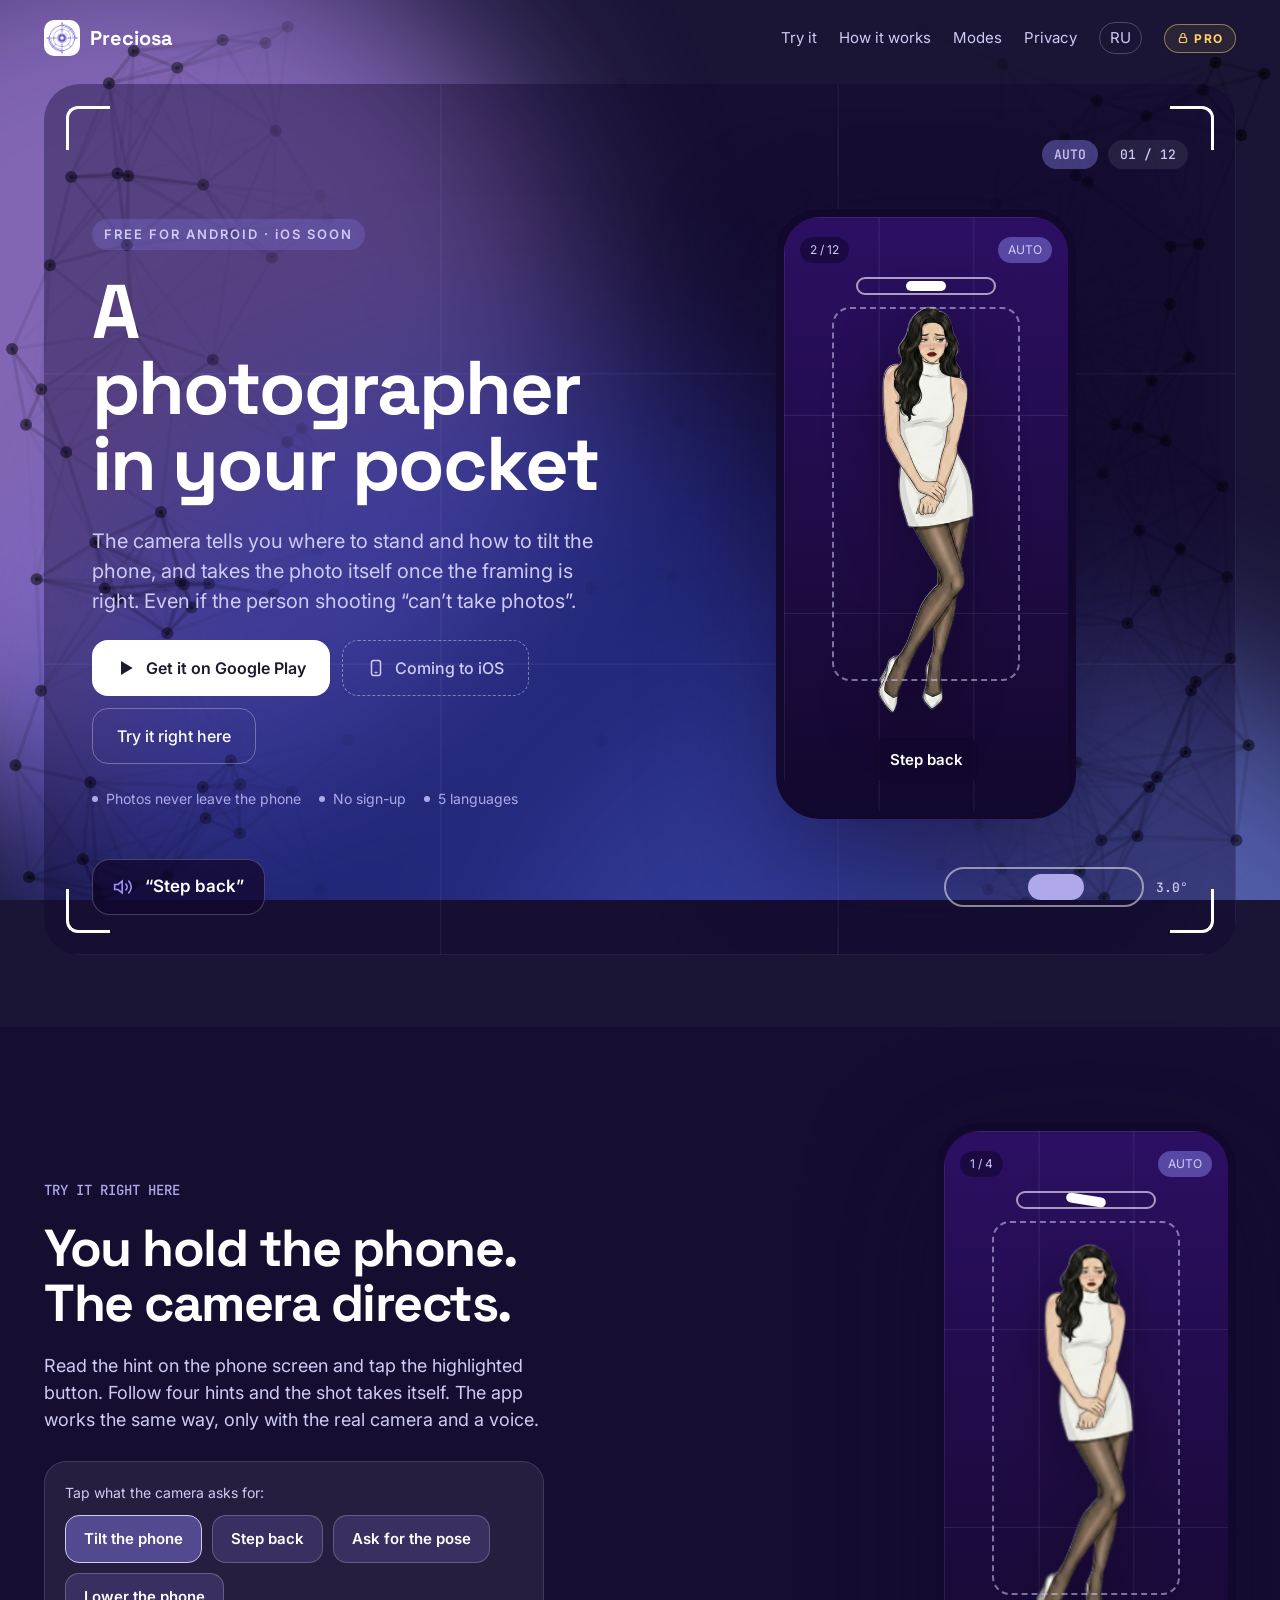
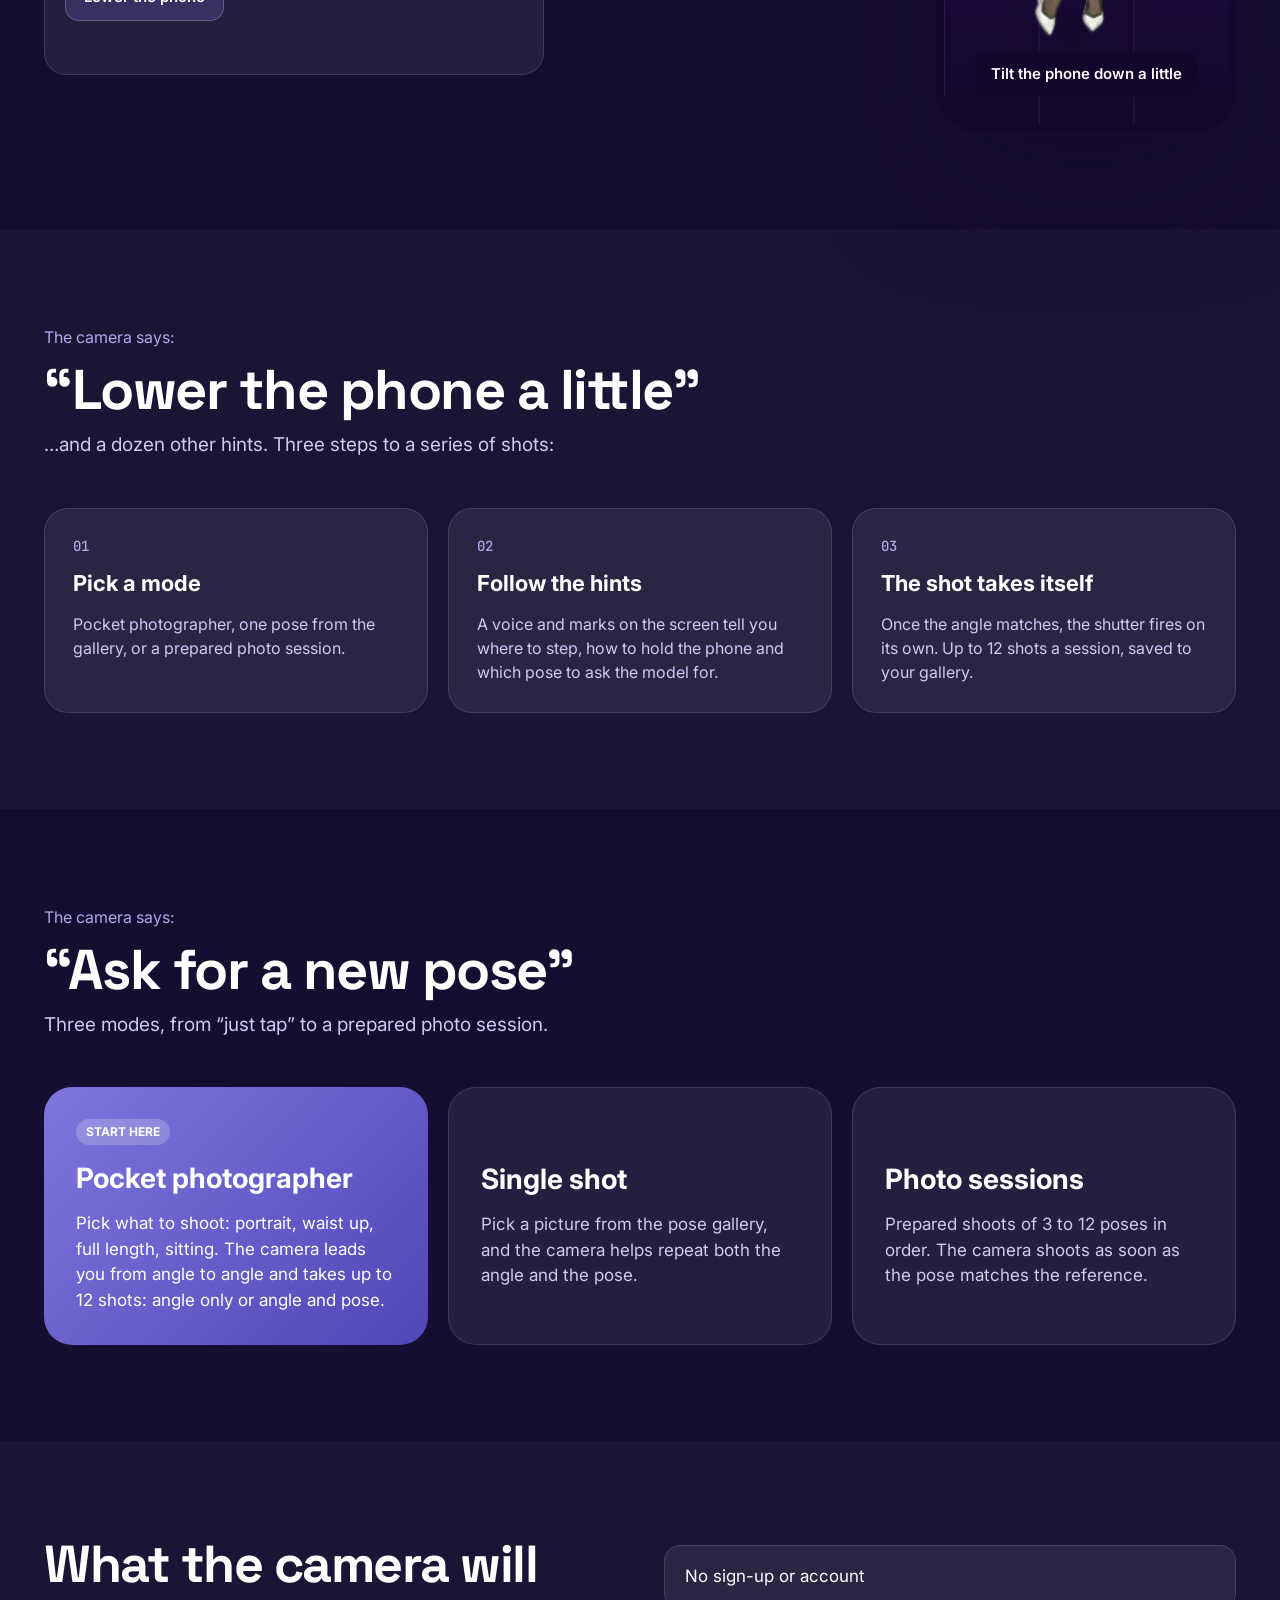
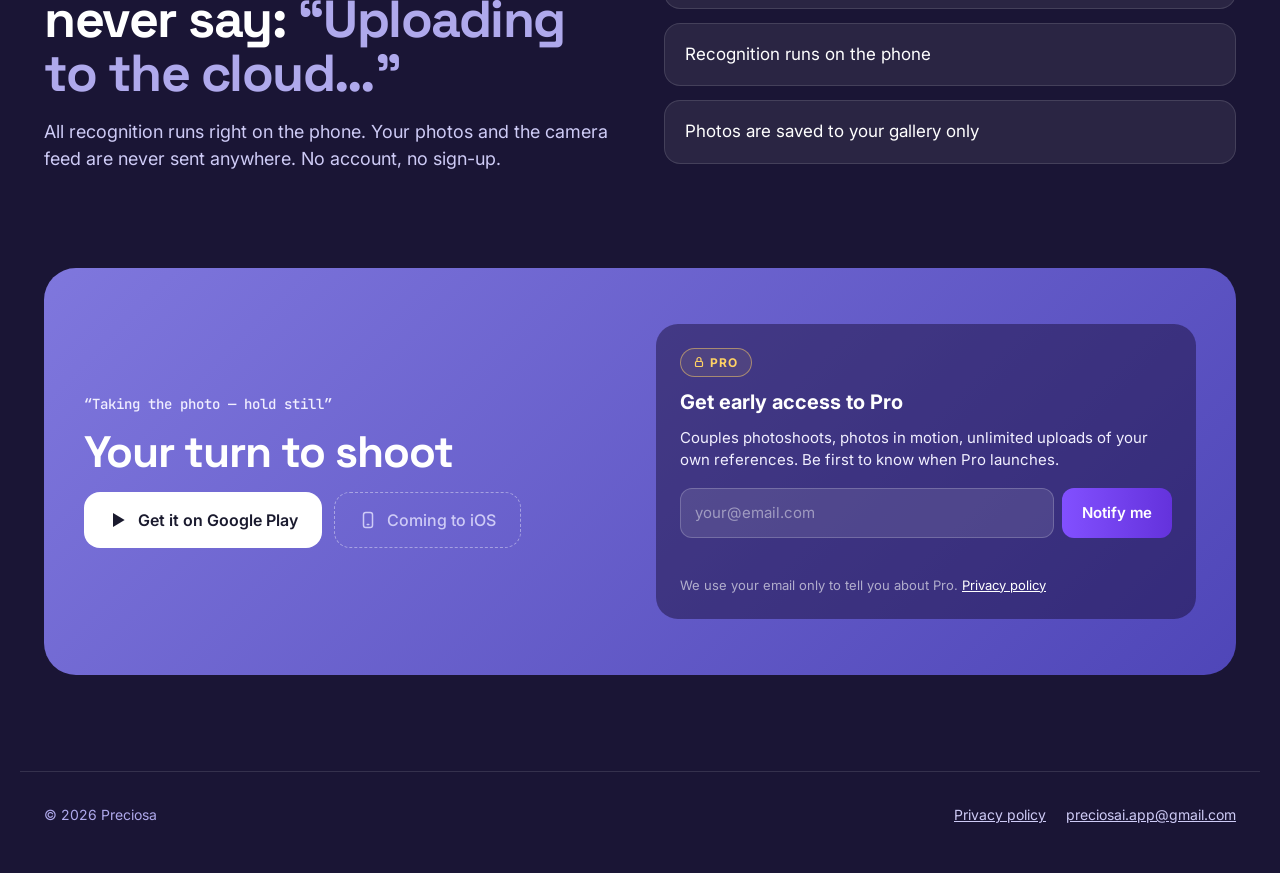
==== index.html @ e77151f8 "Init" ====
<!doctype html>
<html lang="en">
<head>
<meta charset="utf-8">
<meta name="viewport" content="width=device-width, initial-scale=1">
<title>Preciosa: a photographer in your pocket</title>
<meta name="description" content="Preciosa tells you where to stand and how to tilt the phone, and takes the photo itself once the framing is right. On-device: your photos never leave the phone.">
<link rel="canonical" href="https://preciosa.cam/">
<link rel="alternate" hreflang="en" href="https://preciosa.cam/">
<link rel="alternate" hreflang="ru" href="https://preciosa.cam/ru/">
<link rel="alternate" hreflang="x-default" href="https://preciosa.cam/">
<meta property="og:type" content="website">
<meta property="og:title" content="Preciosa: a photographer in your pocket">
<meta property="og:description" content="The camera guides from angle to angle and takes the shot itself. Free for Android, works on the phone.">
<meta property="og:url" content="https://preciosa.cam/">
<meta property="og:image" content="https://preciosa.cam/assets/icon-512.png">
<meta name="twitter:card" content="summary">
<meta name="theme-color" content="#0b0919">
<link rel="icon" type="image/png" sizes="32x32" href="/assets/favicon-32.png">
<link rel="apple-touch-icon" href="/assets/apple-touch-icon.png">
<link rel="preconnect" href="https://fonts.googleapis.com">
<link rel="preconnect" href="https://fonts.gstatic.com" crossorigin>
<link rel="stylesheet" href="https://fonts.googleapis.com/css2?family=Inter:wght@400;500;600;700&family=JetBrains+Mono:wght@500&family=Space+Grotesk:wght@500;700&display=swap">
<link rel="stylesheet" href="/assets/style.css?v=20261127">
</head>
<body>
<div class="bg" aria-hidden="true">
  <div class="bg-circle bg-circle--1"></div>
  <div class="bg-circle bg-circle--2"></div>
  <div class="bg-circle bg-circle--3"></div>
  <canvas></canvas>
</div>
<a class="skip" href="#main">Skip to content</a>

<header class="wrap header">
  <a class="brand" href="/"><img src="/assets/icon-192.png" alt="" width="36" height="36">Preciosa</a>
  <nav class="nav" aria-label="Main">
    <a href="#try">Try it</a>
    <a href="#how">How it works</a>
    <a href="#modes">Modes</a>
    <a href="#privacy">Privacy</a>
    <a class="lang" href="/ru/" hreflang="ru" lang="ru">RU</a>
    <a class="pro-badge" href="#pro" aria-label="Pro: get early access"><svg width="12" height="12" viewBox="0 0 24 24" fill="none" stroke="currentColor" stroke-width="2.4" stroke-linecap="round" stroke-linejoin="round" aria-hidden="true"><rect x="5" y="11" width="14" height="10" rx="2"/><path d="M8 11V7a4 4 0 018 0v4"/></svg>PRO</a>
  </nav>
</header>

<main id="main">

<section class="hero">
  <div class="wrap">
    <div class="viewfinder">
      <div class="grid3" aria-hidden="true"></div>
      <div class="corner corner--tl" aria-hidden="true"></div>
      <div class="corner corner--tr" aria-hidden="true"></div>
      <div class="corner corner--bl" aria-hidden="true"></div>
      <div class="corner corner--br" aria-hidden="true"></div>

      <div class="vf-top" aria-hidden="true"><span class="pill pill--accent">AUTO</span><span class="pill">01 / 12</span></div>

      <div class="vf-body">
        <div class="hero-text">
          <span class="badge">Free for Android · <span class="nocaps">iOS</span> soon</span>
          <h1>A photographer<br>in your pocket</h1>
          <p class="lead">The camera tells you where to stand and how to tilt the phone, and takes the photo itself once the framing is right. Even if the person shooting “can’t take photos”.</p>
          <div class="btns">
            <a class="btn btn--light" href="https://play.google.com/store/apps/details?id=cam.preciosa.smartcamera&amp;referrer=utm_source%3Dsite%26utm_medium%3Dhero">
              <svg width="20" height="20" viewBox="0 0 24 24" fill="currentColor" aria-hidden="true"><path d="M6 3.5v17l14-8.5z"/></svg>Get it on Google Play</a>
            <span class="btn btn--soon" title="The iPhone version is in the works"><svg width="18" height="18" viewBox="0 0 24 24" fill="none" stroke="currentColor" stroke-width="2" stroke-linecap="round" stroke-linejoin="round" aria-hidden="true"><rect x="6" y="2" width="12" height="20" rx="3"/><path d="M11 18h2"/></svg>Coming to iOS</span>
            <a class="btn btn--ghost" href="#try">Try it right here</a>
          </div>
          <ul class="facts">
            <li>Photos never leave the phone</li>
            <li>No sign-up</li>
            <li>5 languages</li>
          </ul>
        </div>

        <div class="phone-col">
          <!-- To show a screen recording instead: put assets/demo.mp4 and replace the
               phone's content with
               <video src="/assets/demo.mp4" autoplay muted loop playsinline></video> -->
          <div class="phone" id="hero-phone" role="img" aria-label="The Preciosa camera screen with a framing hint">
            <div class="screen-bg"></div>
            <div class="screen-grid"></div>
            <div class="person"><img src="/assets/model-after.webp" alt="" width="138" height="340" data-model></div>
            <div class="frame is-ok"></div>
            <div class="screen-top"><span>2 / 12</span><span>AUTO</span></div>
            <div class="capsule"><i></i></div>
            <div class="screen-hint"><span data-hint>Great, hold it</span></div>
            <div class="flash"></div>
          </div>
        </div>
      </div>

      <div class="vf-bottom">
        <div class="voice">
          <svg width="20" height="20" viewBox="0 0 24 24" fill="none" stroke="#9b8eff" stroke-width="2" stroke-linecap="round" aria-hidden="true"><path d="M11 5L6 9H2v6h4l5 4z"/><path d="M15.5 8.5a5 5 0 010 7"/><path d="M19 5a10 10 0 010 14"/></svg>
          <span data-voice aria-live="off">“Step back”</span>
        </div>
        <div class="level" aria-hidden="true">
          <div class="level-track"><div class="level-dot" data-level-dot></div></div>
          <span data-level-val>0.0°</span>
        </div>
      </div>
    </div>
  </div>
</section>

<section id="try" class="section section--alt">
  <div class="wrap try">
    <div class="try-text">
      <span class="eyebrow">Try it right here</span>
      <h2 class="h2">You hold the phone.<br>The camera directs.</h2>
      <p>Read the hint on the phone screen and tap the highlighted button. Follow four hints and the shot takes itself. The app works the same way, only with the real camera and a voice.</p>
    </div>
    <div class="phone-col">
      <div class="phone" id="try-phone">
        <div class="screen-bg"></div>
        <div class="screen-grid"></div>
        <div class="person" aria-hidden="true"><img src="/assets/model-before.webp" alt="" width="81" height="340" data-model></div>
        <div class="frame" aria-hidden="true"></div>
        <div class="screen-top"><span data-counter>1 / 4</span><span>AUTO</span></div>
        <div class="capsule" aria-hidden="true"><i></i></div>
        <div class="screen-hint"><span data-hint aria-live="polite">Tilt the phone down a little</span></div>
        <div class="flash" aria-hidden="true"></div>
        <div class="shot" hidden>
          <strong>Click!</strong>
          <span>“Done, you can move”</span>
          <button type="button">Again</button>
        </div>
      </div>
    </div>
    <div class="controls">
      <span id="try-q">Tap what the camera asks for:</span>
      <div class="row" role="group" aria-labelledby="try-q">
        <button type="button" data-answer="tilt">Tilt the phone</button>
        <button type="button" data-answer="back">Step back</button>
        <button type="button" data-answer="pose">Ask for the pose</button>
        <button type="button" data-answer="down">Lower the phone</button>
      </div>
      <span class="wrong" data-wrong aria-live="polite"></span>
    </div>
  </div>
</section>

<section id="how" class="section">
  <div class="wrap">
    <div class="say">
      <small>The camera says:</small>
      <h2>“Lower the phone a little”</h2>
      <p>…and a dozen other hints. Three steps to a series of shots:</p>
    </div>
    <div class="cards">
      <div class="card">
        <span class="num">01</span>
        <h3>Pick a mode</h3>
        <p>Pocket photographer, one pose from the gallery, or a prepared photo session.</p>
      </div>
      <div class="card">
        <span class="num">02</span>
        <h3>Follow the hints</h3>
        <p>A voice and marks on the screen tell you where to step, how to hold the phone and which pose to ask the model for.</p>
      </div>
      <div class="card">
        <span class="num">03</span>
        <h3>The shot takes itself</h3>
        <p>Once the angle matches, the shutter fires on its own. Up to 12 shots a session, saved to your gallery.</p>
      </div>
    </div>
  </div>
</section>

<section id="modes" class="section section--alt">
  <div class="wrap">
    <div class="say">
      <small>The camera says:</small>
      <h2>“Ask for a new pose”</h2>
      <p>Three modes, from “just tap” to a prepared photo session.</p>
    </div>
    <div class="cards">
      <div class="card card--big card--accent">
        <span class="tag">Start here</span>
        <h3>Pocket photographer</h3>
        <p>Pick what to shoot: portrait, waist up, full length, sitting. The camera leads you from angle to angle and takes up to 12 shots: angle only or angle and pose.</p>
      </div>
      <div class="card card--big">
        <span class="tag tag--spacer" aria-hidden="true" style="visibility: hidden">&nbsp;</span>
        <h3>Single shot</h3>
        <p>Pick a picture from the pose gallery, and the camera helps repeat both the angle and the pose.</p>
      </div>
      <div class="card card--big">
        <span class="tag tag--spacer" aria-hidden="true" style="visibility: hidden">&nbsp;</span>
        <h3>Photo sessions</h3>
        <p>Prepared shoots of 3 to 12 poses in order. The camera shoots as soon as the pose matches the reference.</p>
      </div>
    </div>
  </div>
</section>

<section id="privacy" class="section">
  <div class="wrap split">
    <div>
      <h2 class="h2">What the camera will never say: <em>“Uploading to the cloud…”</em></h2>
      <p>All recognition runs right on the phone. Your photos and the camera feed are never sent anywhere. No account, no sign-up.</p>
    </div>
    <ul class="checks">
      <li>No sign-up or account</li>
      <li>Recognition runs on the phone</li>
      <li>Photos are saved to your gallery only</li>
    </ul>
  </div>
</section>

<section class="section" style="padding-top: 0">
  <div class="wrap">
    <div class="cta">
      <div class="cta-main">
        <span class="eyebrow">“Taking the photo — hold still”</span>
        <h2>Your turn to shoot</h2>
        <div class="btns">
          <a class="btn btn--light" href="https://play.google.com/store/apps/details?id=cam.preciosa.smartcamera&amp;referrer=utm_source%3Dsite%26utm_medium%3Dfooter_cta">
            <svg width="20" height="20" viewBox="0 0 24 24" fill="currentColor" aria-hidden="true"><path d="M6 3.5v17l14-8.5z"/></svg>Get it on Google Play</a>
          <span class="btn btn--soon" title="The iPhone version is in the works"><svg width="18" height="18" viewBox="0 0 24 24" fill="none" stroke="currentColor" stroke-width="2" stroke-linecap="round" stroke-linejoin="round" aria-hidden="true"><rect x="6" y="2" width="12" height="20" rx="3"/><path d="M11 18h2"/></svg>Coming to iOS</span>
        </div>
      </div>
      <div class="pro" id="pro">
        <span class="pro-badge"><svg width="12" height="12" viewBox="0 0 24 24" fill="none" stroke="currentColor" stroke-width="2.4" stroke-linecap="round" stroke-linejoin="round" aria-hidden="true"><rect x="5" y="11" width="14" height="10" rx="2"/><path d="M8 11V7a4 4 0 018 0v4"/></svg>PRO</span>
        <strong>Get early access to Pro</strong>
        <p>Couples photoshoots, photos in motion, unlimited uploads of your own references. Be first to know when Pro launches.</p>
        <!-- data-endpoint: the same URL as WaitlistService._url in the app (the table the
             emails are added to); while it says YOUR_FORM_ENDPOINT the button opens an email to us -->
        <form class="waitlist" data-waitlist data-endpoint="https://script.google.com/macros/s/AKfycbw7DmxwmfvefpitIN3C_YavShH7Y-lVaSd8Nw97wLIQMAX7PfyRNiKalxIxFxXPfqua/exec" data-text="{&quot;notify&quot;: &quot;Notify me&quot;, &quot;done&quot;: &quot;✓  Done&quot;, &quot;sending&quot;: &quot;…&quot;, &quot;thanks&quot;: &quot;Thank you! We’ll write when Pro launches.&quot;, &quot;invalid&quot;: &quot;Enter a valid email&quot;, &quot;failed&quot;: &quot;Could not send. Try again later.&quot;, &quot;subject&quot;: &quot;Preciosa Pro early access&quot;}" novalidate>
          <label class="visually-hidden" for="pro-email">Email</label>
          <input id="pro-email" type="email" name="email" autocomplete="email" placeholder="your@email.com" required>
          <button type="submit">Notify me</button>
        </form>
        <p class="note" data-waitlist-note aria-live="polite"></p>
        <p class="note">We use your email only to tell you about Pro. <a href="/privacy/">Privacy policy</a></p>
      </div>
    </div>
  </div>
</section>

</main>

<footer class="wrap footer">
  <span>© 2026 Preciosa</span>
  <nav aria-label="Footer">
    <a href="/privacy/">Privacy policy</a>
    <a href="mailto:preciosai.app@gmail.com">preciosai.app@gmail.com</a>
  </nav>
</footer>

<script type="application/json" id="site-text">
{
  "quotes": "en",
  "heroLoop": [
    {
      "say": "Tilt the phone down a little",
      "tilt": 6
    },
    {
      "say": "Step back",
      "tilt": 3
    },
    {
      "say": "Ask the model: hand on the hip",
      "tilt": 1
    },
    {
      "say": "Lower the phone a little",
      "tilt": 1
    },
    {
      "say": "Great, hold it",
      "tilt": 0
    },
    {
      "say": "Taking the photo — hold still",
      "tilt": 0
    },
    {
      "say": "Done, you can move",
      "tilt": 0
    }
  ],
  "steps": [
    {
      "say": "Tilt the phone down a little",
      "answer": "tilt"
    },
    {
      "say": "Step back",
      "answer": "back"
    },
    {
      "say": "Ask the model: hand on the hip",
      "answer": "pose"
    },
    {
      "say": "Lower the phone a little",
      "answer": "down"
    }
  ],
  "capturing": "Taking the photo — hold still",
  "wrong": "Not that one: listen to the hint on the screen"
}
</script>
<script src="/assets/site.js?v=20261127" defer></script>
<script src="/assets/pro.js?v=20261127" defer></script>
<script src="/assets/neural.js?v=20261127" defer></script>
</body>
</html>
---- assets/style.css ----
/* Preciosa landing: one stylesheet for every page */
:root {
  /* The app's colours: base #1a1535 under blurred purple and indigo circles,
     accent #7F77DD, lilac #AFA9EC / #CECBF6, mint #5DCAA5 */
  --bg: #1a1535;
  --bg-2: rgba(18, 7, 45, 0.42);
  --card: rgba(255, 255, 255, 0.07);
  --line: rgba(255, 255, 255, 0.12);
  --line-2: rgba(255, 255, 255, 0.22);
  --text: #ffffff;
  --muted: #cecbf6;
  --muted-2: #afa9ec;
  --accent: #afa9ec;
  --brand: #7f77dd;
  --mint: #5dcaa5;
  --accent-soft: #cecbf6;
  --grad: linear-gradient(135deg, #7f77dd, #4f46b8);
  --display: 'Space Grotesk', Inter, system-ui, sans-serif;
  --mono: 'JetBrains Mono', ui-monospace, monospace;
}

* { box-sizing: border-box; }
html { scroll-behavior: smooth; }
body {
  margin: 0;
  background: var(--bg);
  position: relative;
  color: var(--text);
  font: 400 17px/1.5 Inter, system-ui, -apple-system, 'Segoe UI', Roboto, sans-serif;
  -webkit-font-smoothing: antialiased;
}
a { color: var(--accent-soft); }
a:hover { color: #fff; }
img { max-width: 100%; display: block; }
h1, h2, h3 { margin: 0; }
p { margin: 0; }

.wrap { max-width: 1240px; margin: 0 auto; padding: 0 24px; }
.section { padding: 96px 0; }
.section--alt { background: var(--bg-2); }
.visually-hidden {
  position: absolute; width: 1px; height: 1px; overflow: hidden;
  clip: rect(0 0 0 0); white-space: nowrap;
}
.skip { position: absolute; left: -9999px; }
.skip:focus { left: 16px; top: 16px; z-index: 10; background: #fff; color: var(--bg); padding: 8px 12px; border-radius: 8px; }

/* Header */
.header { display: flex; align-items: center; justify-content: space-between; gap: 16px; flex-wrap: wrap; padding-top: 20px; padding-bottom: 20px; }
.brand { display: flex; align-items: center; gap: 10px; color: #fff; text-decoration: none; font: 700 20px var(--display); }
.brand img { width: 36px; height: 36px; border-radius: 10px; }
.nav { display: flex; gap: 22px; flex-wrap: wrap; align-items: center; font-size: 15px; }
.nav a { text-decoration: none; }
.nav .lang { padding: 4px 10px; border: 1px solid var(--line-2); border-radius: 99px; }

/* Buttons */
.btn {
  display: inline-flex; align-items: center; justify-content: center; gap: 10px;
  min-height: 56px; padding: 0 24px; border-radius: 16px;
  font-weight: 600; font-size: 16px; text-decoration: none; border: 0; cursor: pointer;
}
.btn--light { background: #fff; color: #1a1a2e; }
.btn--light:hover { color: #1a1a2e; background: #cecbf6; }
.btn--ghost { border: 1px solid rgba(255,255,255,0.3); color: #fff; font-weight: 500; }
.btn--ghost:hover { background: rgba(255,255,255,0.06); }
.btn svg { flex-shrink: 0; }
/* Not a link yet: the iOS version is coming */
.btn--soon { border: 1px dashed rgba(255,255,255,0.4); color: #cecbf6; font-weight: 500; cursor: default; }
.btns { display: flex; gap: 12px; flex-wrap: wrap; align-items: center; }

/* Hero viewfinder */
.hero { padding: 8px 0 72px; }
.viewfinder {
  position: relative; overflow: hidden; border-radius: 36px;
  background: rgba(18, 7, 45, 0.38);
  padding: 56px 48px 40px; display: flex; flex-direction: column; gap: 40px;
}
.grid3 {
  position: absolute; inset: 0; pointer-events: none;
  background-image: linear-gradient(rgba(206,203,246,0.09) 1px, transparent 1px), linear-gradient(90deg, rgba(206,203,246,0.09) 1px, transparent 1px);
  background-size: 33.333% 33.333%; background-position: -1px -1px;
}
.corner { position: absolute; width: 44px; height: 44px; border: 0 solid #fff; pointer-events: none; }
.corner--tl { top: 22px; left: 22px; border-top-width: 3px; border-left-width: 3px; border-radius: 12px 0 0 0; }
.corner--tr { top: 22px; right: 22px; border-top-width: 3px; border-right-width: 3px; border-radius: 0 12px 0 0; }
.corner--bl { bottom: 22px; left: 22px; border-bottom-width: 3px; border-left-width: 3px; border-radius: 0 0 0 12px; }
.corner--br { bottom: 22px; right: 22px; border-bottom-width: 3px; border-right-width: 3px; border-radius: 0 0 12px 0; }
.vf-top, .vf-body, .vf-bottom { position: relative; }
.vf-top { display: flex; justify-content: flex-end; gap: 10px; flex-wrap: wrap; font: 500 13px var(--mono); color: var(--accent-soft); }
.pill { padding: 6px 12px; border-radius: 99px; background: rgba(255,255,255,0.08); }
.pill--accent { background: rgba(127,119,221,0.45); }
.vf-body { display: grid; grid-template-columns: repeat(auto-fit, minmax(320px, 1fr)); gap: 48px; align-items: center; }
.hero-text { display: flex; flex-direction: column; gap: 24px; }
.badge { align-self: flex-start; font-size: 13px; font-weight: 600; letter-spacing: 2px; color: #cecbf6; padding: 6px 12px; border-radius: 99px; background: rgba(127,119,221,0.3); text-transform: uppercase; }
.hero h1 { font: 700 76px/1 var(--display); letter-spacing: -2px; }
.lead { font-size: 20px; color: var(--accent-soft); max-width: 540px; }
.facts { display: flex; gap: 8px 18px; flex-wrap: wrap; font-size: 14px; color: var(--muted-2); padding: 0; margin: 0; list-style: none; }
.facts li { display: flex; align-items: center; gap: 8px; }
.facts li::before { content: ''; width: 6px; height: 6px; border-radius: 50%; background: var(--accent); }
.vf-bottom { display: flex; justify-content: space-between; align-items: center; gap: 16px; flex-wrap: wrap; }
.voice { display: flex; align-items: center; gap: 12px; padding: 14px 20px; border-radius: 18px; background: rgba(18,7,45,0.75); border: 1px solid var(--line-2); font-size: 17px; font-weight: 600; min-height: 56px; }
.voice span { transition: opacity 0.25s; }
.level { display: flex; align-items: center; gap: 12px; font: 500 13px var(--mono); color: var(--accent-soft); }
.level-track { width: 200px; height: 40px; border-radius: 99px; border: 2px solid rgba(255,255,255,0.5); display: flex; align-items: center; justify-content: center; }
.level-dot { width: 56px; height: 26px; border-radius: 99px; background: var(--accent); transition: transform 0.6s ease; }

/* Phone with a live-looking camera screen */
.phone-col { display: flex; justify-content: center; }
.phone {
  position: relative; overflow: hidden; width: 300px; height: 610px; border-radius: 44px;
  background: #1a1535; border: 8px solid #12072d; box-shadow: 0 40px 120px rgba(18,7,45,0.55);
}
.phone video { position: absolute; inset: 0; width: 100%; height: 100%; object-fit: cover; }
.screen-bg { position: absolute; inset: 0; background: linear-gradient(180deg, #2c0f63 0%, #1b0a3d 70%, #12072d 100%); }
.screen-grid { position: absolute; inset: 0; background-image: linear-gradient(rgba(206,203,246,0.10) 1px, transparent 1px), linear-gradient(90deg, rgba(206,203,246,0.10) 1px, transparent 1px); background-size: 33.333% 33.333%; }
.person { position: absolute; left: 50%; top: 52%; width: 150px; height: 340px; margin: -170px 0 0 -75px; transition: transform 0.5s ease; display: flex; justify-content: center; }
.person img { height: 100%; width: auto; filter: drop-shadow(0 12px 24px rgba(0,0,0,0.35)); }
.frame { position: absolute; left: 48px; right: 48px; top: 90px; bottom: 130px; border: 2px dashed rgba(206,203,246,0.55); border-radius: 18px; transition: border-color 0.3s; }
.frame.is-ok { border-color: var(--mint); }
.screen-top { position: absolute; top: 20px; left: 16px; right: 16px; display: flex; justify-content: space-between; font-size: 12px; color: var(--accent-soft); }
.screen-top span { padding: 4px 10px; border-radius: 99px; background: rgba(18,7,45,0.6); }
.screen-top span:last-child { background: rgba(127,119,221,0.55); }
.capsule { position: absolute; top: 60px; left: 50%; width: 140px; height: 18px; margin-left: -70px; border-radius: 99px; border: 2px solid rgba(255,255,255,0.6); display: flex; align-items: center; justify-content: center; }
.capsule i { width: 40px; height: 10px; border-radius: 99px; background: #fff; transition: transform 0.4s; }
.screen-hint { position: absolute; bottom: 28px; left: 16px; right: 16px; display: flex; justify-content: center; }
.screen-hint span { padding: 12px 16px; border-radius: 14px; background: rgba(18,7,45,0.85); font-size: 15px; font-weight: 600; text-align: center; }
.shot { position: absolute; left: 12px; right: 12px; bottom: 12px; border-radius: 22px; background: rgba(255,255,255,0.95); color: #1a1535; display: flex; flex-direction: column; align-items: center; gap: 8px; text-align: center; padding: 16px; }
.flash { position: absolute; inset: 0; background: #fff; opacity: 0; pointer-events: none; }
.flash.is-on { animation: flash 0.5s ease-out; }
@keyframes flash { from { opacity: 0.95; } to { opacity: 0; } }
.shot[hidden] { display: none; }
.shot strong { font: 700 28px var(--display); }
.shot span { color: #4b4570; }
.shot button { min-height: 46px; padding: 0 20px; border-radius: 14px; border: 0; background: var(--brand); color: #fff; font: 600 15px Inter, sans-serif; cursor: pointer; }

/* Section headings: what the camera says */
.say { display: flex; flex-direction: column; gap: 12px; margin-bottom: 48px; }
.say small { font-size: 16px; color: var(--muted-2); }
.say h2, .h2 { font: 700 56px/1.04 var(--display); letter-spacing: -1.5px; }
.say p { font-size: 19px; color: var(--muted); }
.eyebrow { font: 500 14px var(--mono); color: var(--accent); text-transform: uppercase; }

/* Try it */
.try {
  display: grid; grid-template-columns: minmax(0, 1fr) auto; column-gap: 72px; row-gap: 28px;
  grid-template-areas: "text phone" "controls phone";
}
.try-text { grid-area: text; align-self: end; }
.try .phone-col { grid-area: phone; align-self: center; }
@media (max-width: 900px) {
  .try { grid-template-columns: minmax(0, 1fr); grid-template-areas: "text" "phone" "controls"; }
  .try .controls { justify-self: center; max-width: 360px; }
  .controls .row { justify-content: center; }
  .controls > span { text-align: center; }
}
.try-text { display: flex; flex-direction: column; gap: 22px; }
.try-text .h2 { font-size: 52px; }
.try-text p { color: var(--muted); font-size: 18px; max-width: 500px; }
.controls { grid-area: controls; align-self: start; display: flex; flex-direction: column; gap: 12px; padding: 20px; border-radius: 22px; background: var(--card); border: 1px solid var(--line); width: 100%; max-width: 500px; }
/* The button to tap now is lit and pulses */
.controls button.is-next { border-color: #cecbf6; background: rgba(127,119,221,0.5); animation: tap-me 1.4s ease-in-out infinite; }
@keyframes tap-me {
  0%, 100% { box-shadow: 0 0 0 0 rgba(206,203,246,0.45); }
  50% { box-shadow: 0 0 0 7px rgba(206,203,246,0); }
}
@media (prefers-reduced-motion: reduce) { .controls button.is-next { animation: none; box-shadow: 0 0 0 3px rgba(206,203,246,0.4); } }
.controls > span { font-size: 14px; color: var(--muted); }
.controls .row { display: flex; gap: 10px; flex-wrap: wrap; }
.controls button { min-height: 48px; padding: 0 18px; border-radius: 14px; border: 1px solid var(--line-2); background: rgba(127,119,221,0.22); color: #fff; font: 600 15px Inter, sans-serif; cursor: pointer; }
.controls button:hover { background: rgba(127,119,221,0.4); }
.controls .wrong { font-size: 14px; color: #f09595; min-height: 21px; }

/* Cards */
.cards { display: grid; grid-template-columns: repeat(auto-fit, minmax(270px, 1fr)); gap: 20px; }
.card { border-radius: 24px; background: var(--card); border: 1px solid var(--line); padding: 28px; display: flex; flex-direction: column; gap: 12px; }
.card h3 { font-size: 22px; }
.card p { color: var(--muted); font-size: 16px; }
.card--big { border-radius: 28px; padding: 32px; min-height: 250px; }
.card--big h3 { font-size: 28px; }
.card--big p { font-size: 17px; }
.card--accent { background: var(--grad); border: 0; }
.card--accent p { color: #ffffff; }
.tag { align-self: flex-start; font-size: 12px; font-weight: 700; padding: 4px 10px; border-radius: 99px; background: rgba(255,255,255,0.2); text-transform: uppercase; }
.num { font: 500 14px var(--mono); color: var(--accent); }
/* An empty tag in the cards without one, so the titles and texts of a row line up */
.tag--spacer { visibility: hidden; }
@media (max-width: 900px) { .tag--spacer { display: none; } }

/* Privacy */
.split { display: grid; grid-template-columns: repeat(auto-fit, minmax(320px, 1fr)); gap: 48px; align-items: center; }
.split .h2 { font-size: 52px; }
.split .h2 em { font-style: normal; color: var(--accent); }
.split p { color: var(--muted); font-size: 18px; margin-top: 18px; }
.checks { margin: 0; padding: 0; list-style: none; display: flex; flex-direction: column; gap: 14px; }
.checks li { padding: 18px 20px; border-radius: 16px; background: var(--card); border: 1px solid var(--line); display: flex; gap: 12px; align-items: center; }

/* CTA */
.cta { border-radius: 32px; background: var(--grad); padding: 56px 40px; display: grid; grid-template-columns: repeat(auto-fit, minmax(320px, 1fr)); gap: 32px; align-items: center; }
.cta-main { display: flex; flex-direction: column; gap: 16px; align-items: flex-start; }
.cta-main .eyebrow { color: #f1efff; text-transform: none; }
.cta-main h2 { font: 700 44px/1.05 var(--display); letter-spacing: -1px; }
.pro { display: flex; flex-direction: column; align-items: flex-start; gap: 10px; padding: 24px; border-radius: 22px; background: rgba(18,7,45,0.45); scroll-margin-top: 24px; }
.pro strong { font-size: 20px; }
.pro p { font-size: 15px; color: #f1efff; }
.pro .note { font-size: 13px; color: rgba(255,255,255,0.6); min-height: 18px; }
.pro .note.is-error { color: #f09595; }
.pro .note a { color: #fff; }

/* PRO badge: the gold pill of the app's Pro screen */
.pro-badge {
  display: inline-flex; align-items: center; gap: 5px;
  padding: 6px 12px; border-radius: 20px;
  border: 1px solid rgba(255,210,100,0.5); background: rgba(255,210,100,0.08);
  color: #ffd264; font: 700 12px Inter, sans-serif; letter-spacing: 1.2px; text-decoration: none;
}
a.pro-badge { color: #ffd264; }
a.pro-badge:hover { color: #ffd264; background: rgba(255,210,100,0.18); }

/* Pro early access form, as on the app's Pro screen */
.waitlist { display: flex; gap: 8px; flex-wrap: wrap; width: 100%; margin-top: 6px; }
.waitlist input[type=email] { flex: 1 1 200px; min-height: 50px; border-radius: 12px; border: 1px solid rgba(255,255,255,0.2); background: rgba(255,255,255,0.1); color: #fff; padding: 0 14px; font: 15px Inter, sans-serif; }
.waitlist input[type=email]::placeholder { color: rgba(255,255,255,0.45); }
.waitlist input[type=email]:focus { outline: 2px solid #ffd264; outline-offset: 1px; }
.waitlist button { min-height: 50px; padding: 0 20px; border: 0; border-radius: 12px; background: linear-gradient(90deg, #8250ff, #6432dc); color: #fff; font: 600 15px Inter, sans-serif; cursor: pointer; }
.waitlist button:disabled { cursor: default; opacity: 0.85; }
.waitlist button.is-done { background: linear-gradient(90deg, #50d2a0, #3cbea0); opacity: 1; }

/* Footer */
.footer { display: flex; justify-content: space-between; flex-wrap: wrap; gap: 16px; padding-top: 32px; padding-bottom: 48px; font-size: 14px; color: var(--muted-2); border-top: 1px solid var(--line); }
.footer nav { display: flex; gap: 20px; flex-wrap: wrap; }

/* Legal page */
.legal { max-width: 760px; margin: 0 auto; padding: 32px 24px 96px; }
.legal h1 { font: 700 44px/1.1 var(--display); letter-spacing: -1px; margin-bottom: 12px; }
.legal h2 { font: 700 26px var(--display); margin: 40px 0 12px; }
.legal h3 { font-size: 19px; margin: 24px 0 8px; }
.legal p, .legal li { color: #e4e2fb; }
.legal p + p { margin-top: 12px; }
.legal ul { padding-left: 22px; }
.legal li + li { margin-top: 6px; }
.legal .meta { color: var(--muted-2); font-size: 15px; }

@media (max-width: 640px) {
  .section { padding: 64px 0; }
  .viewfinder { padding: 48px 22px 32px; border-radius: 28px; }
  .hero h1 { font-size: 52px; }
  .say h2, .h2, .try-text .h2, .split .h2 { font-size: 38px; }
  .cta { padding: 40px 22px; }
  .cta-main h2 { font-size: 34px; }
  .phone { width: 270px; height: 550px; }
  .level-track { width: 150px; }
  .split, .vf-body, .cta { grid-template-columns: minmax(0, 1fr); }
}

@media (prefers-reduced-motion: reduce) {
  html { scroll-behavior: auto; }
  * { transition: none !important; }
}
.screen-hint[hidden] { display: none; }

/* The app's background: blurred colour circles drifting, a neural network over them
   (assets/neural.js draws it; without JS the circles alone) */
.bg { position: fixed; inset: 0; z-index: -1; overflow: hidden; pointer-events: none; background: var(--bg); }
.bg-circle { position: absolute; border-radius: 50%; filter: blur(90px); opacity: 0.85; will-change: transform; }
.bg-circle--1 { width: 70vw; height: 70vw; left: -25vw; top: -10vh; background: #9575cd; animation: drift 20s ease-in-out infinite; }
.bg-circle--2 { width: 85vw; height: 85vw; right: -20vw; top: 70vh; background: #5c6bc0; animation: drift 20s ease-in-out infinite reverse; }
.bg-circle--3 { width: 70vw; height: 70vw; left: 5vw; bottom: -40vh; background: #3d5afe; opacity: 0.55; animation: drift-y 20s ease-in-out infinite; }
.bg canvas {
  position: absolute; inset: 0; width: 100%; height: 100%;
  /* Full strength at the sides, faded behind the text in the middle */
  -webkit-mask-image: linear-gradient(to right, #000 0%, #000 12%, rgba(0,0,0,0.12) 25%, rgba(0,0,0,0.12) 75%, #000 88%, #000 100%);
  mask-image: linear-gradient(to right, #000 0%, #000 12%, rgba(0,0,0,0.12) 25%, rgba(0,0,0,0.12) 75%, #000 88%, #000 100%);
}
@keyframes drift { 0%, 100% { transform: translateX(0); } 50% { transform: translateX(150px); } }
@keyframes drift-y { 0%, 100% { transform: translateY(0); } 50% { transform: translateY(-150px); } }
@media (prefers-reduced-motion: reduce) { .bg-circle { animation: none; } }
.badge .nocaps { text-transform: none; }
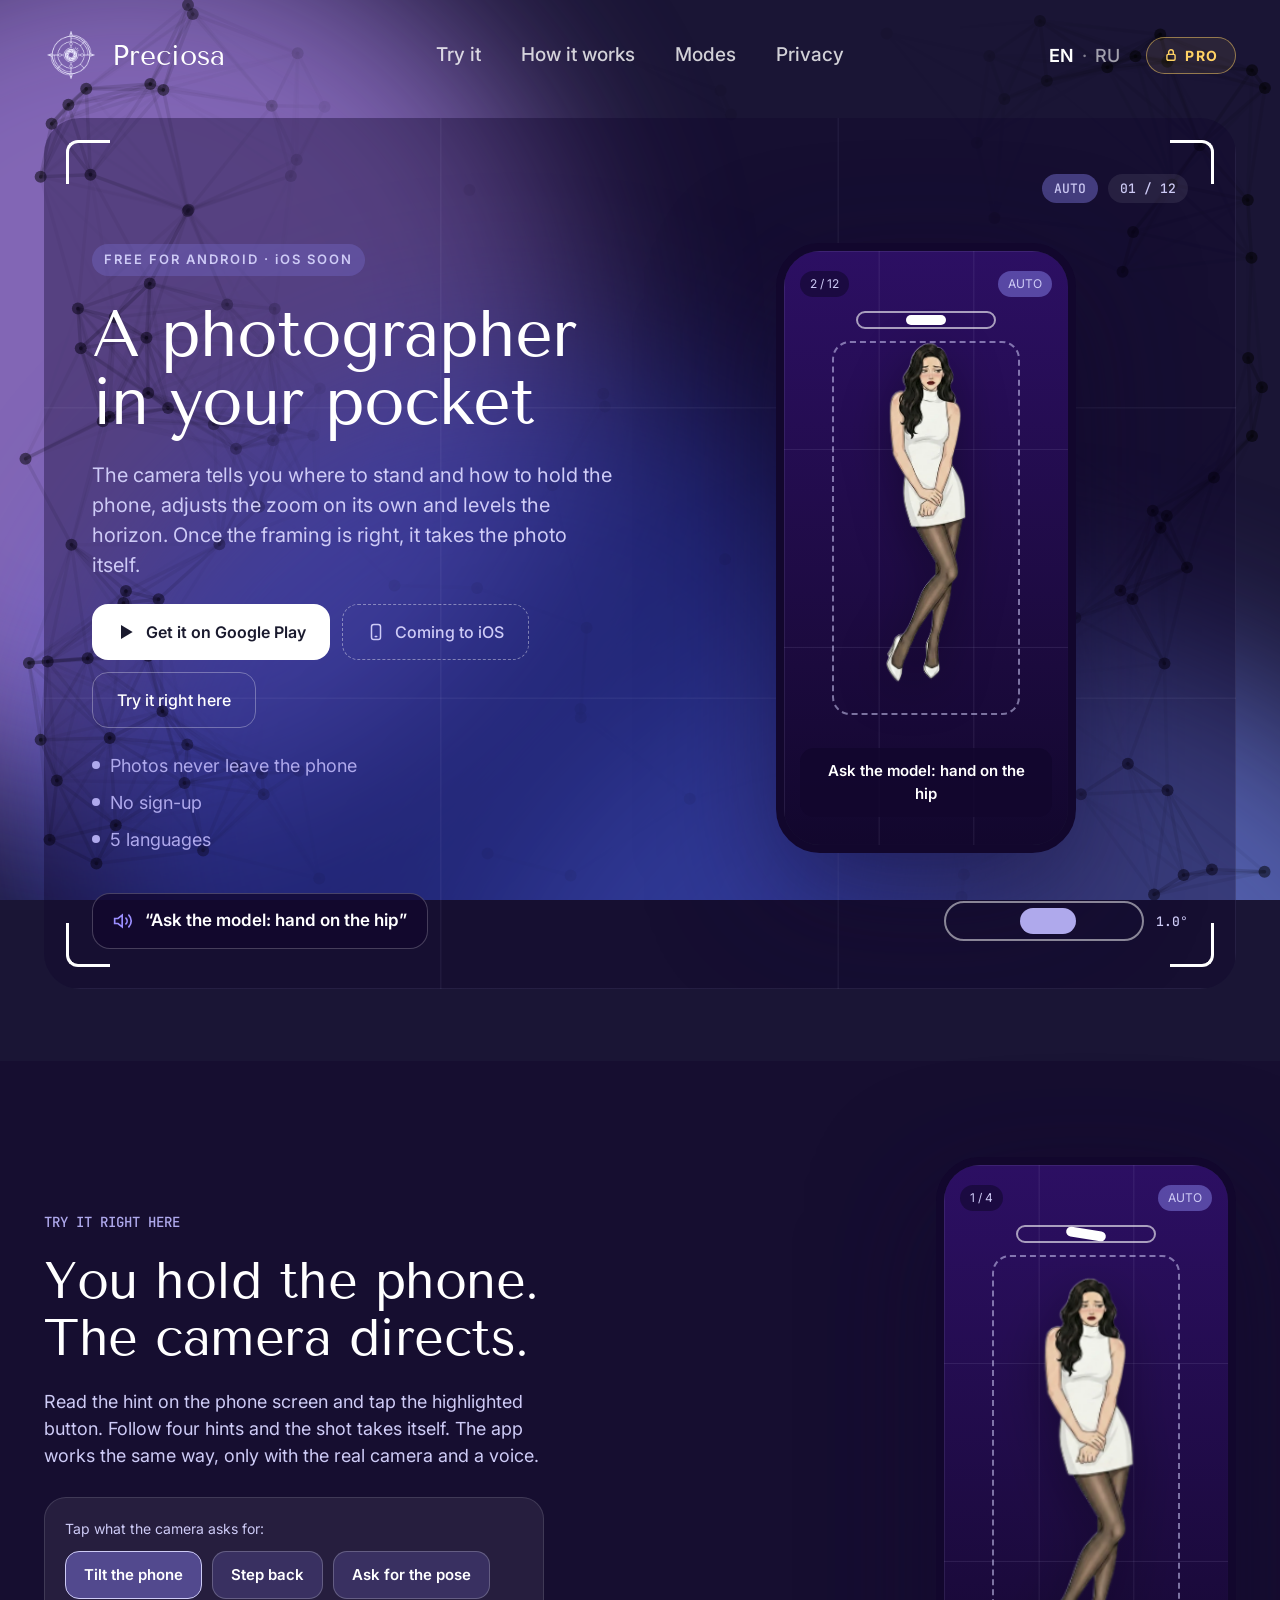
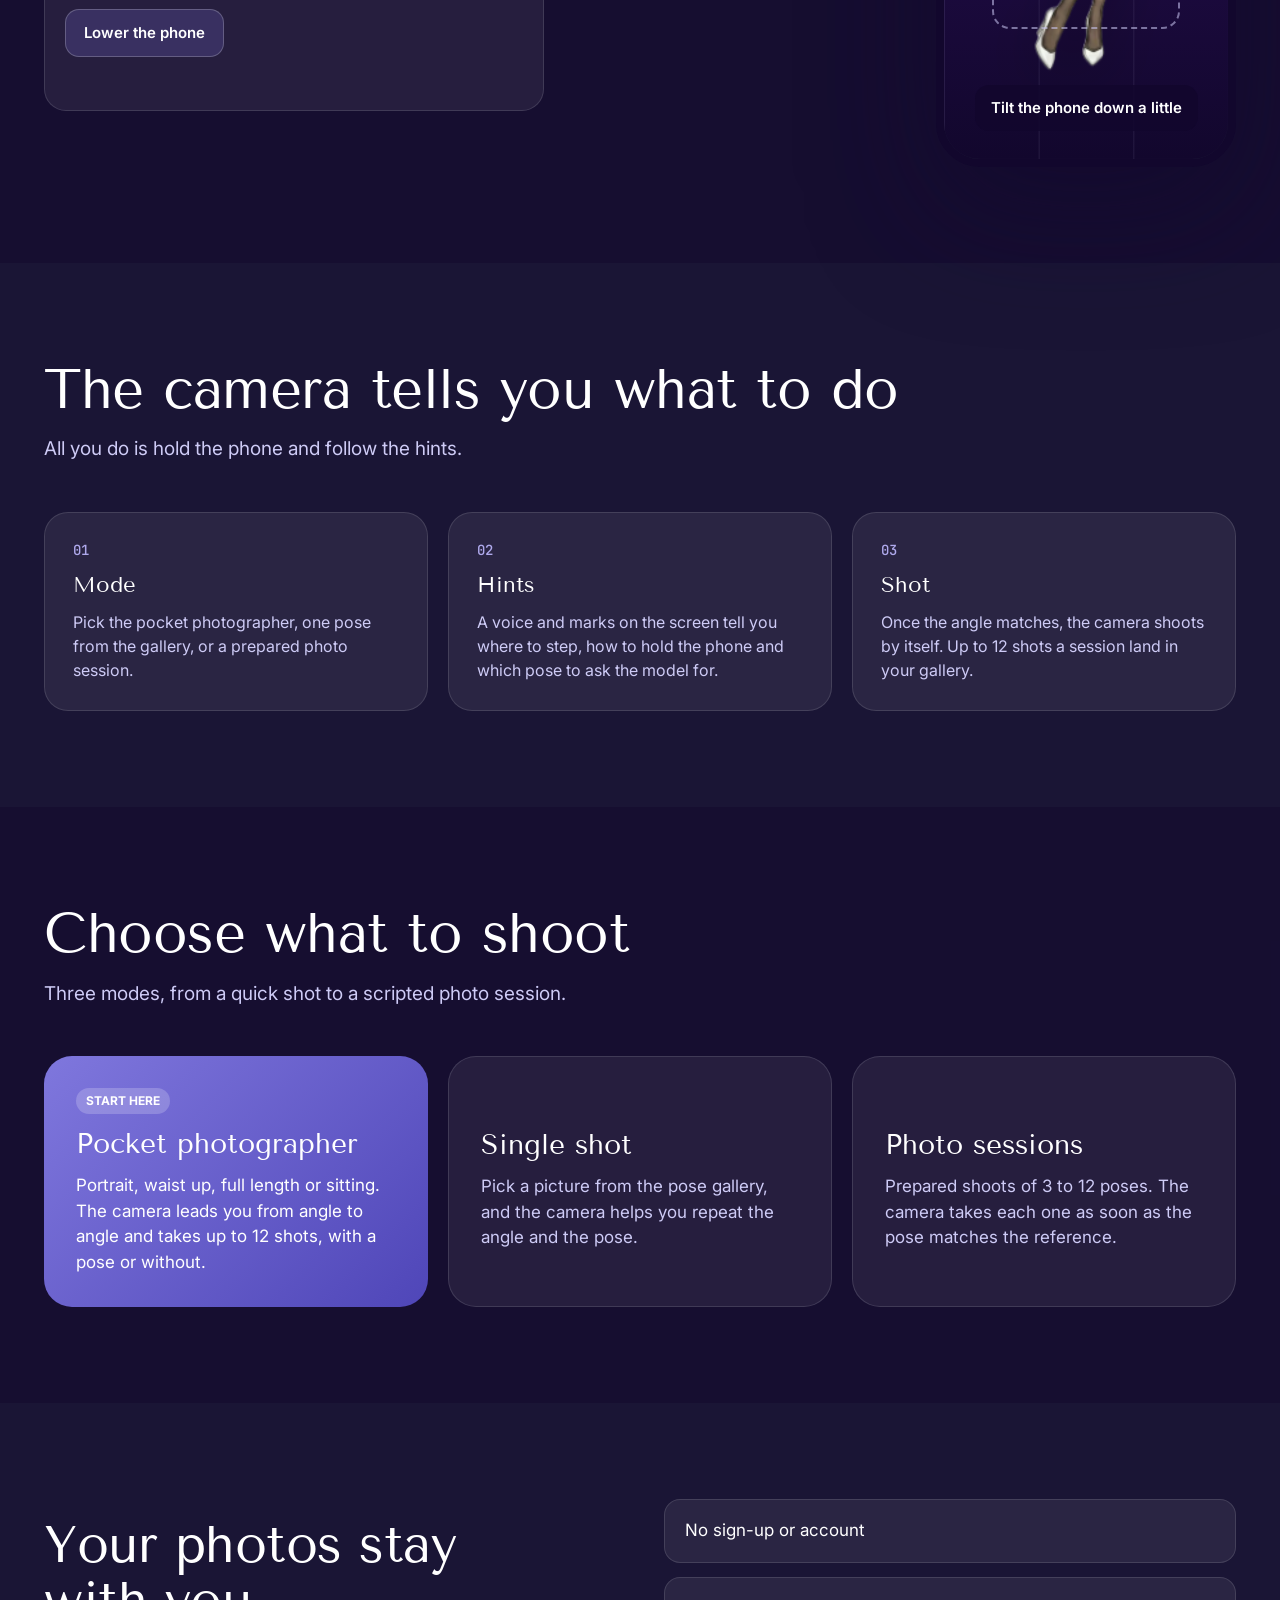
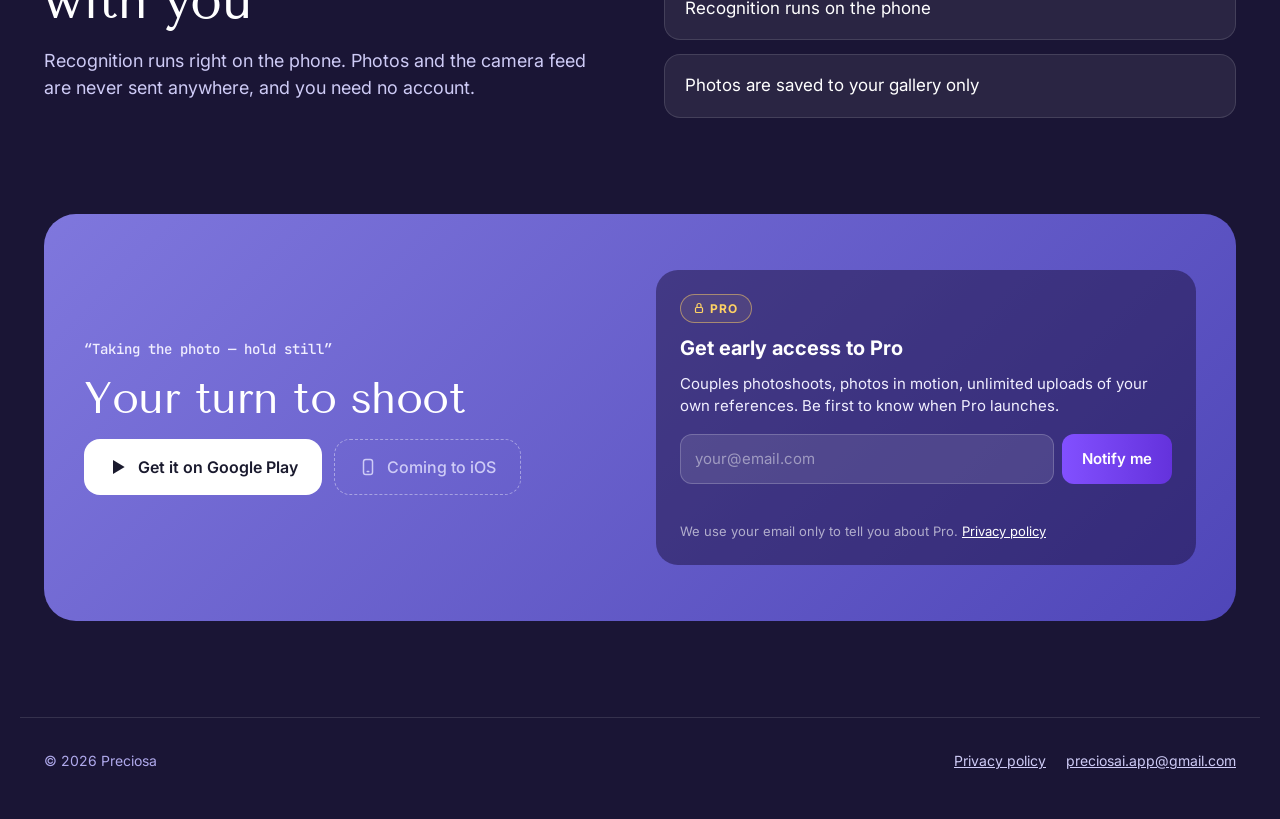
==== commit d02e1721: "Font updates" ====
--- a/index.html
+++ b/index.html
@@ -4,14 +4,14 @@
 <meta charset="utf-8">
 <meta name="viewport" content="width=device-width, initial-scale=1">
 <title>Preciosa: a photographer in your pocket</title>
-<meta name="description" content="Preciosa tells you where to stand and how to tilt the phone, and takes the photo itself once the framing is right. On-device: your photos never leave the phone.">
+<meta name="description" content="Preciosa tells you where to stand and how to hold the phone, adjusts the zoom, levels the horizon and takes the photo itself. Your photos never leave the phone.">
 <link rel="canonical" href="https://preciosa.cam/">
 <link rel="alternate" hreflang="en" href="https://preciosa.cam/">
 <link rel="alternate" hreflang="ru" href="https://preciosa.cam/ru/">
 <link rel="alternate" hreflang="x-default" href="https://preciosa.cam/">
 <meta property="og:type" content="website">
 <meta property="og:title" content="Preciosa: a photographer in your pocket">
-<meta property="og:description" content="The camera guides from angle to angle and takes the shot itself. Free for Android, works on the phone.">
+<meta property="og:description" content="Hints, auto zoom and a level horizon: the camera guides you from angle to angle and takes the shot itself. Free for Android.">
 <meta property="og:url" content="https://preciosa.cam/">
 <meta property="og:image" content="https://preciosa.cam/assets/icon-512.png">
 <meta name="twitter:card" content="summary">
@@ -20,8 +20,8 @@
 <link rel="apple-touch-icon" href="/assets/apple-touch-icon.png">
 <link rel="preconnect" href="https://fonts.googleapis.com">
 <link rel="preconnect" href="https://fonts.gstatic.com" crossorigin>
-<link rel="stylesheet" href="https://fonts.googleapis.com/css2?family=Inter:wght@400;500;600;700&family=JetBrains+Mono:wght@500&family=Space+Grotesk:wght@500;700&display=swap">
-<link rel="stylesheet" href="/assets/style.css?v=20261127">
+<link rel="stylesheet" href="https://fonts.googleapis.com/css2?family=Inter:wght@400;500;600;700&family=JetBrains+Mono:wght@500&family=Tenor+Sans&display=swap">
+<link rel="stylesheet" href="/assets/style.css?v=202611272020">
 </head>
 <body>
 <div class="bg" aria-hidden="true">
@@ -32,16 +32,20 @@
 </div>
 <a class="skip" href="#main">Skip to content</a>
 
-<header class="wrap header">
-  <a class="brand" href="/"><img src="/assets/icon-192.png" alt="" width="36" height="36">Preciosa</a>
-  <nav class="nav" aria-label="Main">
-    <a href="#try">Try it</a>
-    <a href="#how">How it works</a>
-    <a href="#modes">Modes</a>
-    <a href="#privacy">Privacy</a>
-    <a class="lang" href="/ru/" hreflang="ru" lang="ru">RU</a>
-    <a class="pro-badge" href="#pro" aria-label="Pro: get early access"><svg width="12" height="12" viewBox="0 0 24 24" fill="none" stroke="currentColor" stroke-width="2.4" stroke-linecap="round" stroke-linejoin="round" aria-hidden="true"><rect x="5" y="11" width="14" height="10" rx="2"/><path d="M8 11V7a4 4 0 018 0v4"/></svg>PRO</a>
-  </nav>
+<header class="header">
+  <div class="wrap bar">
+    <a class="brand" href="/"><img src="/assets/logo-light.png" alt="" width="54" height="54">Preciosa</a>
+    <nav class="nav" aria-label="Main">
+      <a href="#try">Try it</a>
+      <a href="#how">How it works</a>
+      <a href="#modes">Modes</a>
+      <a href="#privacy">Privacy</a>
+    </nav>
+    <div class="bar-end">
+      <div class="lang-switch"><span class="is-current">EN</span><span class="dot" aria-hidden="true">·</span><a href="/ru/" hreflang="ru" lang="ru">RU</a></div>
+      <a class="pro-badge" href="#pro" aria-label="Pro: get early access"><svg width="13" height="13" viewBox="0 0 24 24" fill="none" stroke="currentColor" stroke-width="2.4" stroke-linecap="round" stroke-linejoin="round" aria-hidden="true"><rect x="5" y="11" width="14" height="10" rx="2"/><path d="M8 11V7a4 4 0 018 0v4"/></svg>PRO</a>
+    </div>
+  </div>
 </header>
 
 <main id="main">
@@ -60,8 +64,8 @@
       <div class="vf-body">
         <div class="hero-text">
           <span class="badge">Free for Android · <span class="nocaps">iOS</span> soon</span>
-          <h1>A photographer<br>in your pocket</h1>
-          <p class="lead">The camera tells you where to stand and how to tilt the phone, and takes the photo itself once the framing is right. Even if the person shooting “can’t take photos”.</p>
+          <h1>A&nbsp;photographer<br>in your pocket</h1>
+          <p class="lead">The camera tells you where to stand and how to hold the phone, adjusts the zoom on its own and levels the horizon. Once the framing is right, it takes the photo itself.</p>
           <div class="btns">
             <a class="btn btn--light" href="https://play.google.com/store/apps/details?id=cam.preciosa.smartcamera&amp;referrer=utm_source%3Dsite%26utm_medium%3Dhero">
               <svg width="20" height="20" viewBox="0 0 24 24" fill="currentColor" aria-hidden="true"><path d="M6 3.5v17l14-8.5z"/></svg>Get it on Google Play</a>
@@ -124,7 +128,7 @@
         <div class="screen-hint"><span data-hint aria-live="polite">Tilt the phone down a little</span></div>
         <div class="flash" aria-hidden="true"></div>
         <div class="shot" hidden>
-          <strong>Click!</strong>
+          <strong>Captured!</strong>
           <span>“Done, you can move”</span>
           <button type="button">Again</button>
         </div>
@@ -146,25 +150,24 @@
 <section id="how" class="section">
   <div class="wrap">
     <div class="say">
-      <small>The camera says:</small>
-      <h2>“Lower the phone a little”</h2>
-      <p>…and a dozen other hints. Three steps to a series of shots:</p>
+      <h2>The camera tells you what to do</h2>
+      <p>All you do is hold the phone and follow the hints.</p>
     </div>
     <div class="cards">
       <div class="card">
         <span class="num">01</span>
-        <h3>Pick a mode</h3>
-        <p>Pocket photographer, one pose from the gallery, or a prepared photo session.</p>
+        <h3>Mode</h3>
+        <p>Pick the pocket photographer, one pose from the gallery, or a prepared photo session.</p>
       </div>
       <div class="card">
         <span class="num">02</span>
-        <h3>Follow the hints</h3>
+        <h3>Hints</h3>
         <p>A voice and marks on the screen tell you where to step, how to hold the phone and which pose to ask the model for.</p>
       </div>
       <div class="card">
         <span class="num">03</span>
-        <h3>The shot takes itself</h3>
-        <p>Once the angle matches, the shutter fires on its own. Up to 12 shots a session, saved to your gallery.</p>
+        <h3>Shot</h3>
+        <p>Once the angle matches, the camera shoots by itself. Up to 12 shots a session land in your gallery.</p>
       </div>
     </div>
   </div>
@@ -173,25 +176,24 @@
 <section id="modes" class="section section--alt">
   <div class="wrap">
     <div class="say">
-      <small>The camera says:</small>
-      <h2>“Ask for a new pose”</h2>
-      <p>Three modes, from “just tap” to a prepared photo session.</p>
+      <h2>Choose what to shoot</h2>
+      <p>Three modes, from a quick shot to a scripted photo session.</p>
     </div>
     <div class="cards">
       <div class="card card--big card--accent">
         <span class="tag">Start here</span>
         <h3>Pocket photographer</h3>
-        <p>Pick what to shoot: portrait, waist up, full length, sitting. The camera leads you from angle to angle and takes up to 12 shots: angle only or angle and pose.</p>
+        <p>Portrait, waist up, full length or sitting. The camera leads you from angle to angle and takes up to 12 shots, with a pose or without.</p>
       </div>
       <div class="card card--big">
         <span class="tag tag--spacer" aria-hidden="true" style="visibility: hidden">&nbsp;</span>
         <h3>Single shot</h3>
-        <p>Pick a picture from the pose gallery, and the camera helps repeat both the angle and the pose.</p>
+        <p>Pick a picture from the pose gallery, and the camera helps you repeat the angle and the pose.</p>
       </div>
       <div class="card card--big">
         <span class="tag tag--spacer" aria-hidden="true" style="visibility: hidden">&nbsp;</span>
         <h3>Photo sessions</h3>
-        <p>Prepared shoots of 3 to 12 poses in order. The camera shoots as soon as the pose matches the reference.</p>
+        <p>Prepared shoots of 3 to 12 poses. The camera takes each one as soon as the pose matches the reference.</p>
       </div>
     </div>
   </div>
@@ -200,8 +202,8 @@
 <section id="privacy" class="section">
   <div class="wrap split">
     <div>
-      <h2 class="h2">What the camera will never say: <em>“Uploading to the cloud…”</em></h2>
-      <p>All recognition runs right on the phone. Your photos and the camera feed are never sent anywhere. No account, no sign-up.</p>
+      <h2 class="h2">Your photos stay with&nbsp;you</h2>
+      <p>Recognition runs right on the phone. Photos and the camera feed are never sent anywhere, and you need no account.</p>
     </div>
     <ul class="checks">
       <li>No sign-up or account</li>
@@ -243,6 +245,9 @@
 
 </main>
 
+<a class="btn btn--light sticky-get" data-sticky-get href="https://play.google.com/store/apps/details?id=cam.preciosa.smartcamera&amp;referrer=utm_source%3Dsite%26utm_medium%3Dsticky" tabindex="-1" aria-hidden="true">
+  <svg width="20" height="20" viewBox="0 0 24 24" fill="currentColor" aria-hidden="true"><path d="M6 3.5v17l14-8.5z"/></svg>Get it on Google Play</a>
+
 <footer class="wrap footer">
   <span>© 2026 Preciosa</span>
   <nav aria-label="Footer">
@@ -306,8 +311,8 @@
   "wrong": "Not that one: listen to the hint on the screen"
 }
 </script>
-<script src="/assets/site.js?v=20261127" defer></script>
-<script src="/assets/pro.js?v=20261127" defer></script>
-<script src="/assets/neural.js?v=20261127" defer></script>
+<script src="/assets/site.js?v=202611272020" defer></script>
+<script src="/assets/pro.js?v=202611272020" defer></script>
+<script src="/assets/neural.js?v=202611272020" defer></script>
 </body>
 </html>
--- a/assets/style.css
+++ b/assets/style.css
@@ -15,7 +15,7 @@
   --mint: #5dcaa5;
   --accent-soft: #cecbf6;
   --grad: linear-gradient(135deg, #7f77dd, #4f46b8);
-  --display: 'Space Grotesk', Inter, system-ui, sans-serif;
+  --display: 'Tenor Sans', Inter, system-ui, sans-serif; /* one weight (400): no bold on it */
   --mono: 'JetBrains Mono', ui-monospace, monospace;
 }
 
@@ -45,13 +45,50 @@
 .skip { position: absolute; left: -9999px; }
 .skip:focus { left: 16px; top: 16px; z-index: 10; background: #fff; color: var(--bg); padding: 8px 12px; border-radius: 8px; }
 
-/* Header */
-.header { display: flex; align-items: center; justify-content: space-between; gap: 16px; flex-wrap: wrap; padding-top: 20px; padding-bottom: 20px; }
-.brand { display: flex; align-items: center; gap: 10px; color: #fff; text-decoration: none; font: 700 20px var(--display); }
-.brand img { width: 36px; height: 36px; border-radius: 10px; }
-.nav { display: flex; gap: 22px; flex-wrap: wrap; align-items: center; font-size: 15px; }
-.nav a { text-decoration: none; }
-.nav .lang { padding: 4px 10px; border: 1px solid var(--line-2); border-radius: 99px; }
+/* Header: one tidy row, the sections in the middle, the language and PRO on the right;
+   on a phone the sections are left out, so it stays one row */
+.header { padding: 28px 0; }
+.bar { display: grid; grid-template-columns: 1fr auto 1fr; align-items: center; gap: 24px; }
+.brand { justify-self: start; display: flex; align-items: center; gap: 14px; color: #fff; text-decoration: none; font: 400 28px var(--display); }
+.brand img { width: 54px; height: 54px; }
+.nav { display: flex; gap: 40px; align-items: center; font-size: 19px; font-weight: 500; white-space: nowrap; }
+.nav a { color: rgba(255,255,255,0.8); text-decoration: none; }
+.nav a:hover { color: #fff; }
+.bar-end { grid-column: 3; justify-self: end; display: flex; align-items: center; gap: 26px; }
+.lang-switch { display: flex; align-items: center; gap: 8px; font-size: 18px; font-weight: 500; color: rgba(255,255,255,0.45); }
+.lang-switch .is-current { color: #fff; font-weight: 600; }
+.lang-switch a, .bar-link { color: rgba(255,255,255,0.6); text-decoration: none; font-weight: 500; }
+.bar-link { font-size: 18px; }
+.lang-switch a:hover, .bar-link:hover { color: #fff; }
+.header .pro-badge { padding: 9px 17px; font-size: 14px; gap: 7px; }
+.header .pro-badge svg { width: 14px; height: 14px; }
+/* Narrower screens: the same row, a bit tighter, before the sections are left out */
+@media (max-width: 1240px) {
+  .nav { gap: 28px; font-size: 18px; }
+  .brand { font-size: 26px; }
+  .brand img { width: 50px; height: 50px; }
+}
+@media (max-width: 1120px) {
+  .nav { gap: 22px; font-size: 17px; }
+  .bar-end { gap: 20px; }
+  .lang-switch { font-size: 17px; }
+}
+
+@media (max-width: 1000px) {
+  .header { padding: 20px 0; }
+  .bar { display: flex; justify-content: space-between; gap: 16px; }
+  .brand { font-size: 24px; gap: 12px; }
+  .brand img { width: 46px; height: 46px; }
+  .nav { display: none; }
+  .bar-end { gap: 18px; }
+  .lang-switch .is-current, .lang-switch .dot { display: none; }
+  .header .pro-badge { padding: 8px 15px; font-size: 13px; }
+  .header .pro-badge svg { width: 13px; height: 13px; }
+}
+@media (max-width: 360px) {
+  .brand { font-size: 21px; }
+  .brand img { width: 40px; height: 40px; }
+}
 
 /* Buttons */
 .btn {
@@ -64,6 +101,19 @@
 .btn--ghost { border: 1px solid rgba(255,255,255,0.3); color: #fff; font-weight: 500; }
 .btn--ghost:hover { background: rgba(255,255,255,0.06); }
 .btn svg { flex-shrink: 0; }
+
+/* Phone: the Google Play button pinned to the bottom of the screen between the first
+   screen's button and the closing one (site.js shows it) */
+.sticky-get { display: none; }
+@media (max-width: 860px) {
+  .sticky-get {
+    display: flex; position: fixed; z-index: 30; left: 16px; right: 16px;
+    bottom: calc(16px + env(safe-area-inset-bottom, 0px));
+    box-shadow: 0 12px 32px rgba(0,0,0,0.45);
+    transform: translateY(calc(100% + 40px)); transition: transform 0.3s ease;
+  }
+  .sticky-get.is-shown { transform: none; }
+}
 /* Not a link yet: the iOS version is coming */
 .btn--soon { border: 1px dashed rgba(255,255,255,0.4); color: #cecbf6; font-weight: 500; cursor: default; }
 .btns { display: flex; gap: 12px; flex-wrap: wrap; align-items: center; }
@@ -92,11 +142,15 @@
 .vf-body { display: grid; grid-template-columns: repeat(auto-fit, minmax(320px, 1fr)); gap: 48px; align-items: center; }
 .hero-text { display: flex; flex-direction: column; gap: 24px; }
 .badge { align-self: flex-start; font-size: 13px; font-weight: 600; letter-spacing: 2px; color: #cecbf6; padding: 6px 12px; border-radius: 99px; background: rgba(127,119,221,0.3); text-transform: uppercase; }
-.hero h1 { font: 700 76px/1 var(--display); letter-spacing: -2px; }
+.hero h1 { font: 400 76px/1.04 var(--display); letter-spacing: -1px; }
+/* "A photographer" stays on one line: the heading shrinks with its column (cqi) instead of
+   leaving the "A" alone on the first line */
+.hero-text { container-type: inline-size; }
+.hero h1:lang(en) { font-size: min(76px, 12.5cqi); }
 .lead { font-size: 20px; color: var(--accent-soft); max-width: 540px; }
-.facts { display: flex; gap: 8px 18px; flex-wrap: wrap; font-size: 14px; color: var(--muted-2); padding: 0; margin: 0; list-style: none; }
-.facts li { display: flex; align-items: center; gap: 8px; }
-.facts li::before { content: ''; width: 6px; height: 6px; border-radius: 50%; background: var(--accent); }
+.facts { display: flex; flex-direction: column; gap: 10px; font-size: 18px; color: var(--muted-2); padding: 0; margin: 0; list-style: none; }
+.facts li { display: flex; align-items: center; gap: 10px; }
+.facts li::before { content: ''; width: 8px; height: 8px; border-radius: 50%; background: var(--accent); }
 .vf-bottom { display: flex; justify-content: space-between; align-items: center; gap: 16px; flex-wrap: wrap; }
 .voice { display: flex; align-items: center; gap: 12px; padding: 14px 20px; border-radius: 18px; background: rgba(18,7,45,0.75); border: 1px solid var(--line-2); font-size: 17px; font-weight: 600; min-height: 56px; }
 .voice span { transition: opacity 0.25s; }
@@ -129,14 +183,13 @@
 .flash.is-on { animation: flash 0.5s ease-out; }
 @keyframes flash { from { opacity: 0.95; } to { opacity: 0; } }
 .shot[hidden] { display: none; }
-.shot strong { font: 700 28px var(--display); }
+.shot strong { font: 400 28px var(--display); }
 .shot span { color: #4b4570; }
 .shot button { min-height: 46px; padding: 0 20px; border-radius: 14px; border: 0; background: var(--brand); color: #fff; font: 600 15px Inter, sans-serif; cursor: pointer; }
 
 /* Section headings: what the camera says */
-.say { display: flex; flex-direction: column; gap: 12px; margin-bottom: 48px; }
-.say small { font-size: 16px; color: var(--muted-2); }
-.say h2, .h2 { font: 700 56px/1.04 var(--display); letter-spacing: -1.5px; }
+.say { display: flex; flex-direction: column; gap: 16px; margin-bottom: 48px; }
+.say h2, .h2 { font: 400 56px/1.08 var(--display); letter-spacing: -0.5px; }
 .say p { font-size: 19px; color: var(--muted); }
 .eyebrow { font: 500 14px var(--mono); color: var(--accent); text-transform: uppercase; }
 
@@ -173,7 +226,7 @@
 /* Cards */
 .cards { display: grid; grid-template-columns: repeat(auto-fit, minmax(270px, 1fr)); gap: 20px; }
 .card { border-radius: 24px; background: var(--card); border: 1px solid var(--line); padding: 28px; display: flex; flex-direction: column; gap: 12px; }
-.card h3 { font-size: 22px; }
+.card h3 { font: 400 22px/1.25 var(--display); }
 .card p { color: var(--muted); font-size: 16px; }
 .card--big { border-radius: 28px; padding: 32px; min-height: 250px; }
 .card--big h3 { font-size: 28px; }
@@ -198,8 +251,8 @@
 .cta { border-radius: 32px; background: var(--grad); padding: 56px 40px; display: grid; grid-template-columns: repeat(auto-fit, minmax(320px, 1fr)); gap: 32px; align-items: center; }
 .cta-main { display: flex; flex-direction: column; gap: 16px; align-items: flex-start; }
 .cta-main .eyebrow { color: #f1efff; text-transform: none; }
-.cta-main h2 { font: 700 44px/1.05 var(--display); letter-spacing: -1px; }
-.pro { display: flex; flex-direction: column; align-items: flex-start; gap: 10px; padding: 24px; border-radius: 22px; background: rgba(18,7,45,0.45); scroll-margin-top: 24px; }
+.cta-main h2 { font: 400 44px/1.1 var(--display); letter-spacing: -0.5px; }
+.pro { display: flex; flex-direction: column; align-items: flex-start; gap: 10px; padding: 24px; border-radius: 22px; background: rgba(18,7,45,0.45); }
 .pro strong { font-size: 20px; }
 .pro p { font-size: 15px; color: #f1efff; }
 .pro .note { font-size: 13px; color: rgba(255,255,255,0.6); min-height: 18px; }
@@ -231,8 +284,8 @@
 
 /* Legal page */
 .legal { max-width: 760px; margin: 0 auto; padding: 32px 24px 96px; }
-.legal h1 { font: 700 44px/1.1 var(--display); letter-spacing: -1px; margin-bottom: 12px; }
-.legal h2 { font: 700 26px var(--display); margin: 40px 0 12px; }
+.legal h1 { font: 400 44px/1.15 var(--display); letter-spacing: -0.5px; margin-bottom: 12px; }
+.legal h2 { font: 400 26px var(--display); margin: 40px 0 12px; }
 .legal h3 { font-size: 19px; margin: 24px 0 8px; }
 .legal p, .legal li { color: #e4e2fb; }
 .legal p + p { margin-top: 12px; }
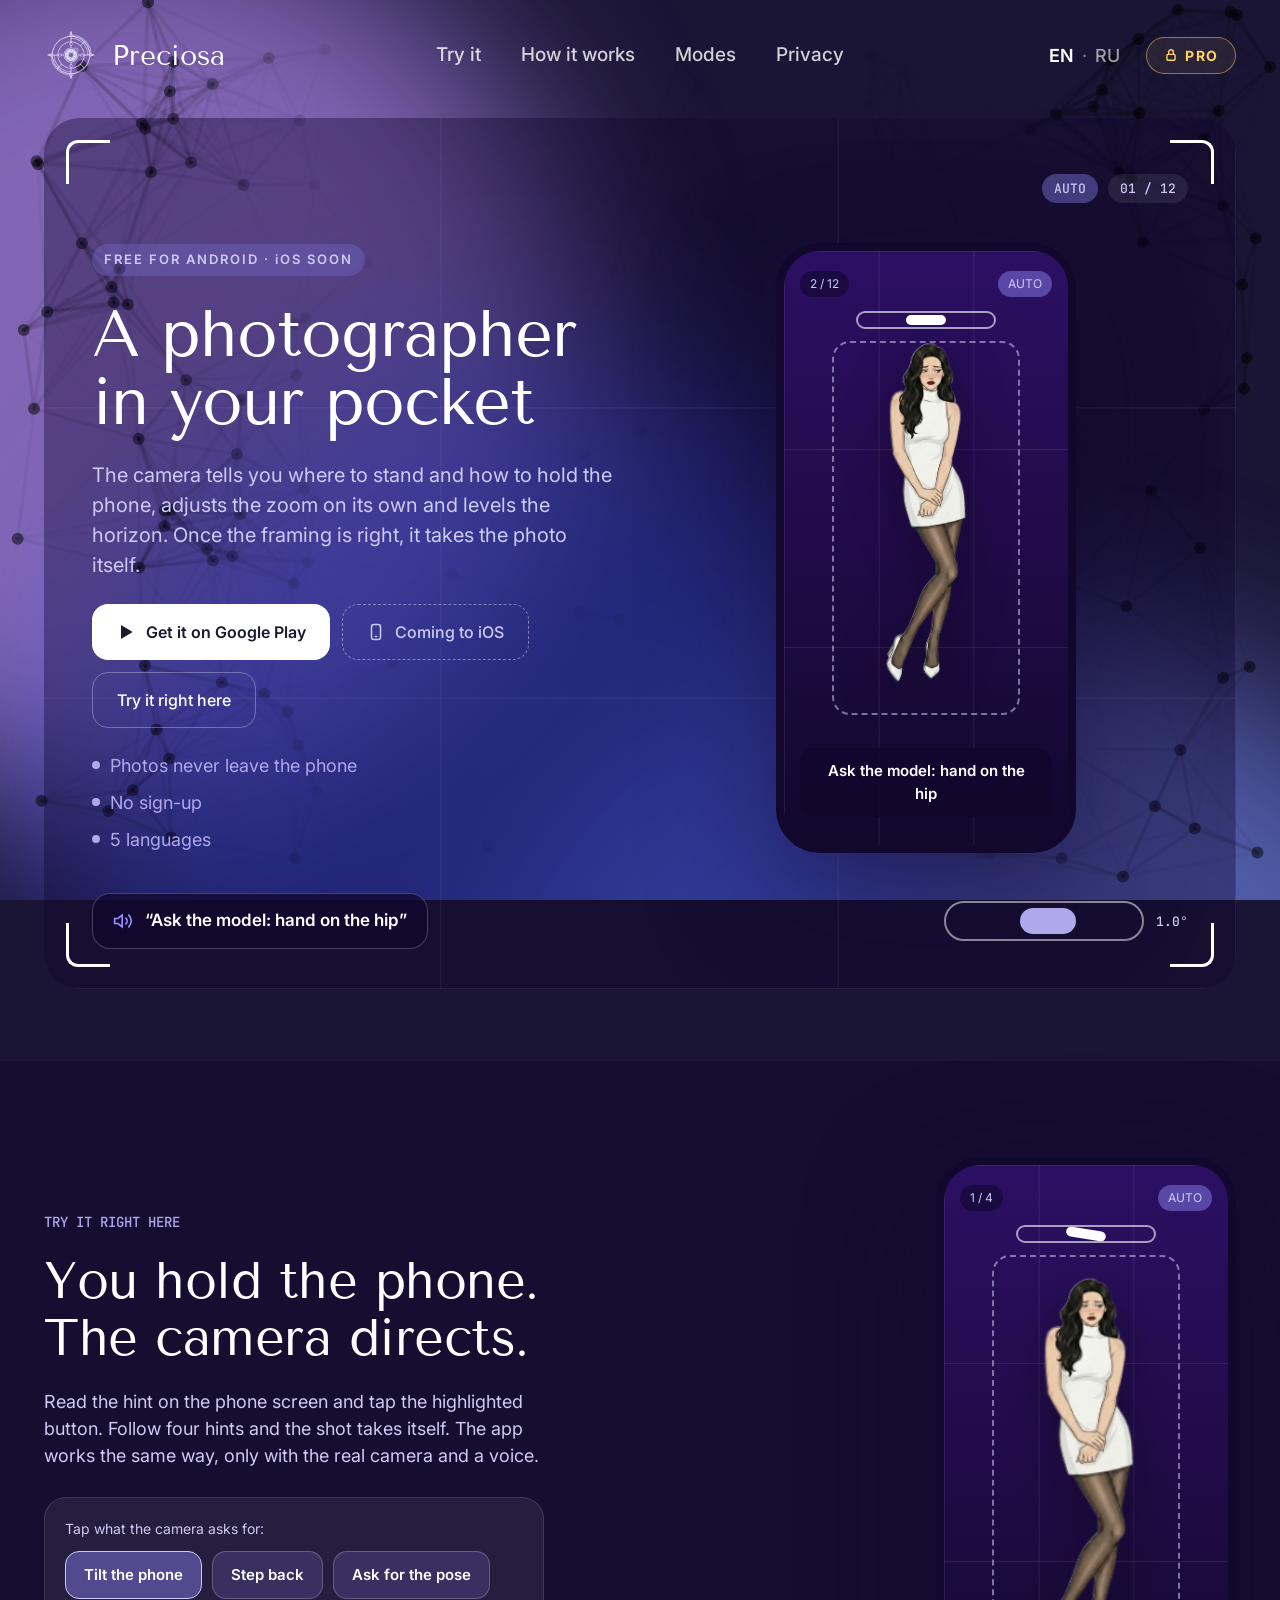
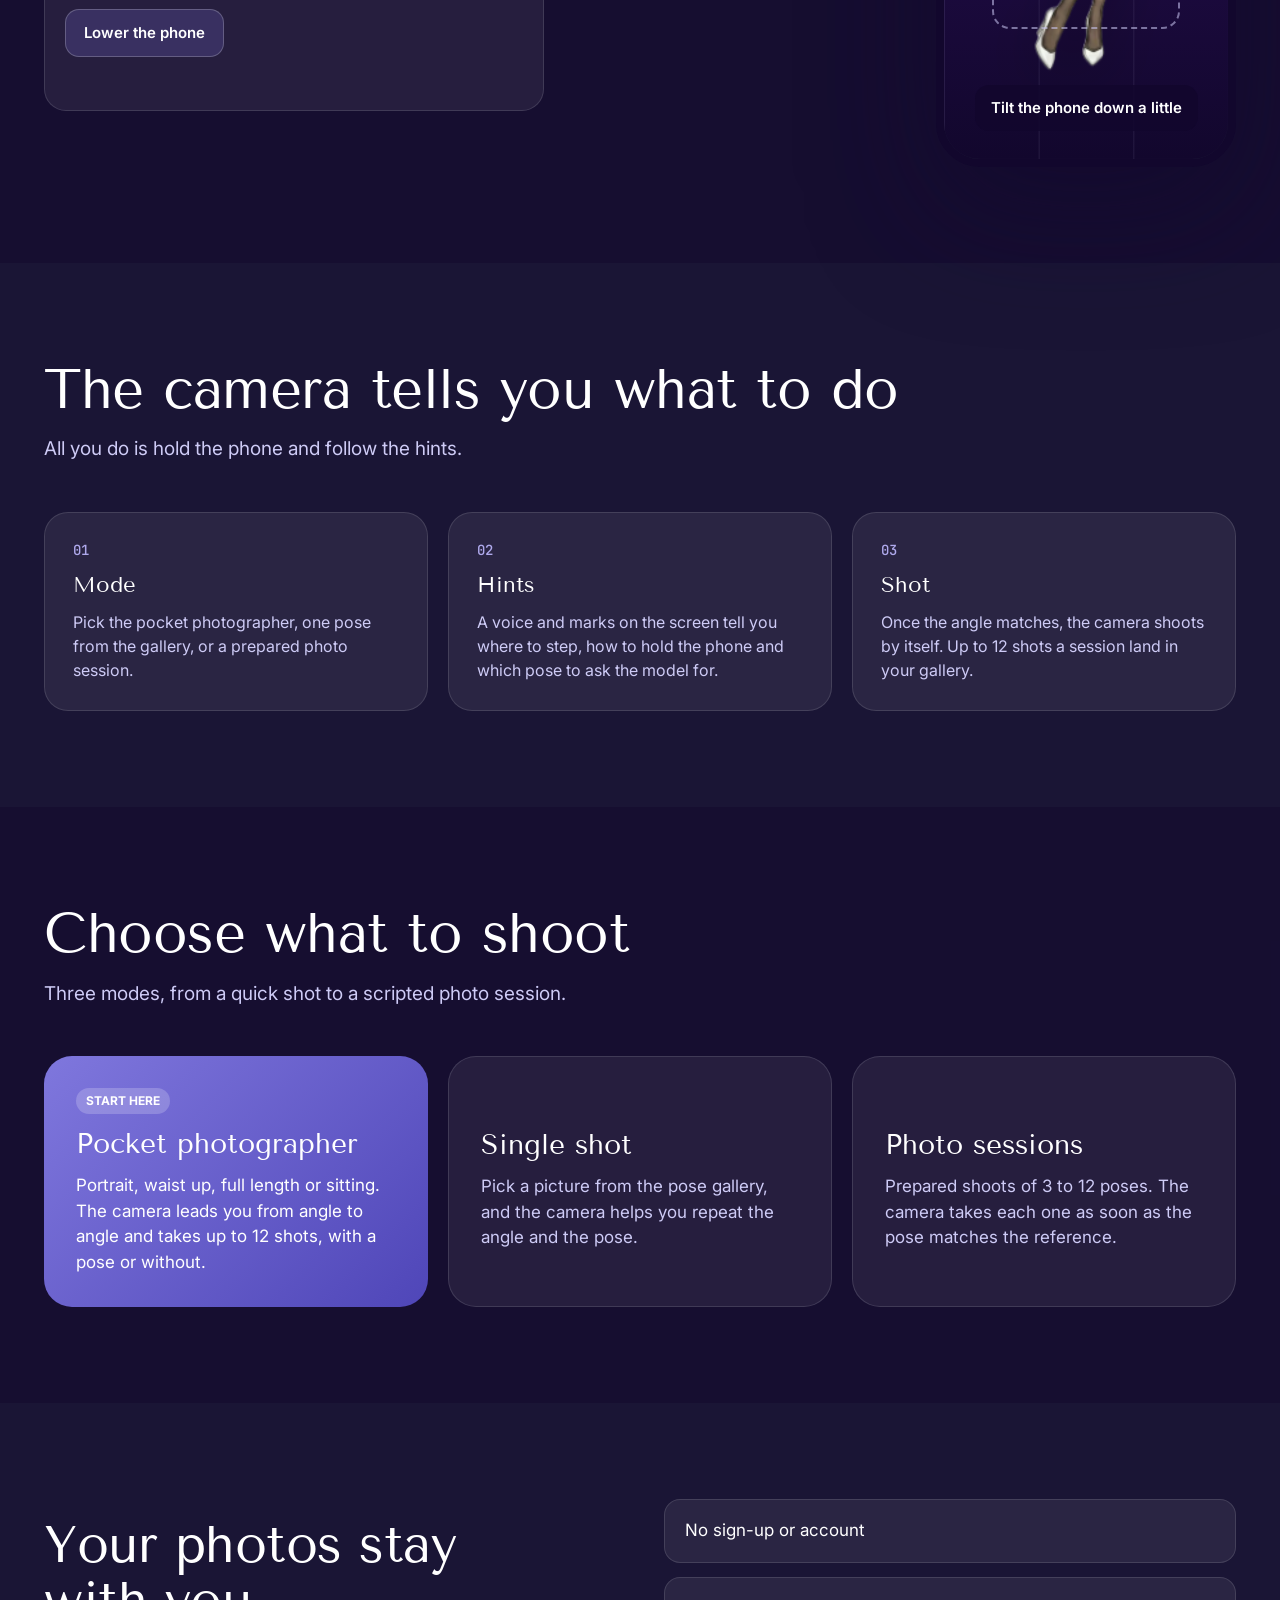
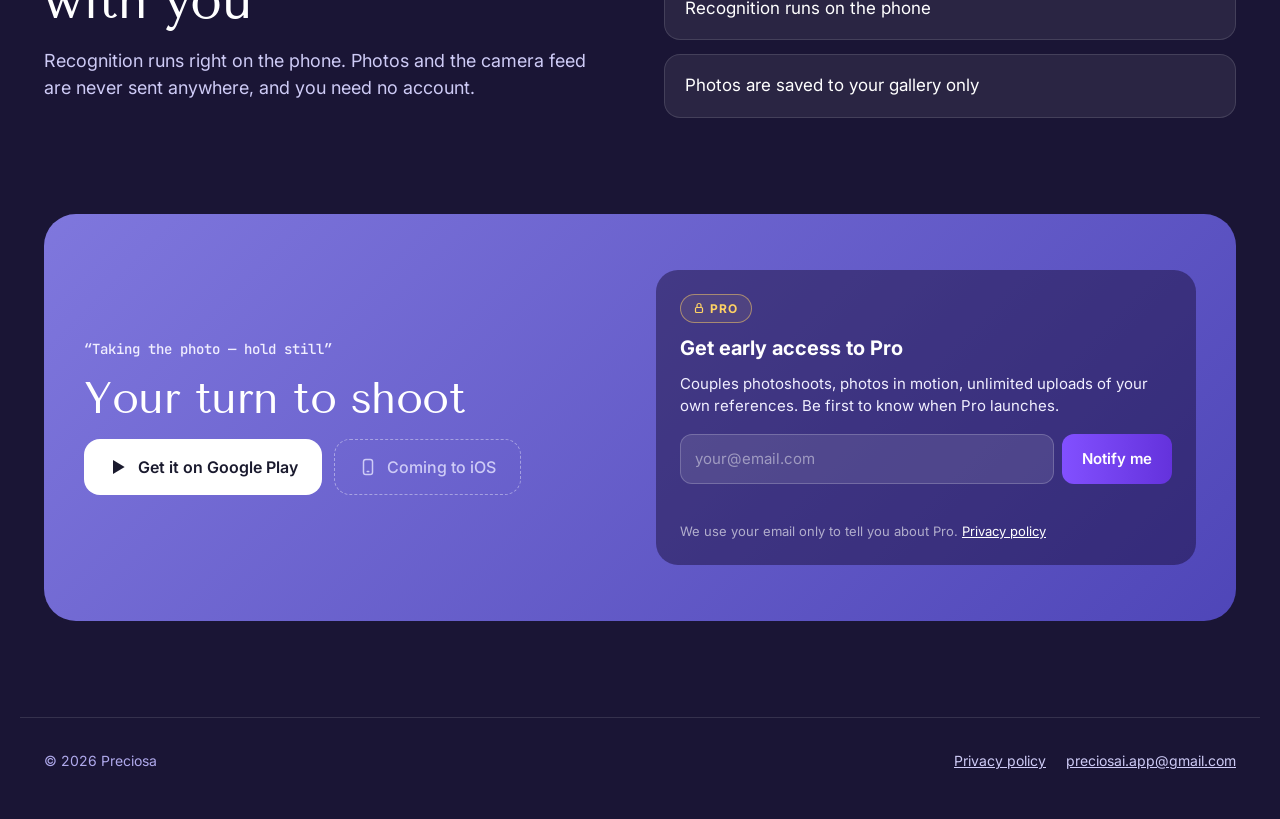
==== commit 0e4973f1: "Mobile updates" ====
--- a/index.html
+++ b/index.html
@@ -21,7 +21,7 @@
 <link rel="preconnect" href="https://fonts.googleapis.com">
 <link rel="preconnect" href="https://fonts.gstatic.com" crossorigin>
 <link rel="stylesheet" href="https://fonts.googleapis.com/css2?family=Inter:wght@400;500;600;700&family=JetBrains+Mono:wght@500&family=Tenor+Sans&display=swap">
-<link rel="stylesheet" href="/assets/style.css?v=202611272020">
+<link rel="stylesheet" href="/assets/style.css?v=202611272100">
 </head>
 <body>
 <div class="bg" aria-hidden="true">
@@ -245,8 +245,8 @@
 
 </main>
 
-<a class="btn btn--light sticky-get" data-sticky-get href="https://play.google.com/store/apps/details?id=cam.preciosa.smartcamera&amp;referrer=utm_source%3Dsite%26utm_medium%3Dsticky" tabindex="-1" aria-hidden="true">
-  <svg width="20" height="20" viewBox="0 0 24 24" fill="currentColor" aria-hidden="true"><path d="M6 3.5v17l14-8.5z"/></svg>Get it on Google Play</a>
+<a class="sticky-get" data-sticky-get aria-label="Get it on Google Play" href="https://play.google.com/store/apps/details?id=cam.preciosa.smartcamera&amp;referrer=utm_source%3Dsite%26utm_medium%3Dsticky" tabindex="-1" aria-hidden="true">
+  <svg width="16" height="16" viewBox="0 0 24 24" fill="currentColor" aria-hidden="true"><path d="M6 3.5v17l14-8.5z"/></svg>Google Play</a>
 
 <footer class="wrap footer">
   <span>© 2026 Preciosa</span>
@@ -311,8 +311,8 @@
   "wrong": "Not that one: listen to the hint on the screen"
 }
 </script>
-<script src="/assets/site.js?v=202611272020" defer></script>
-<script src="/assets/pro.js?v=202611272020" defer></script>
-<script src="/assets/neural.js?v=202611272020" defer></script>
+<script src="/assets/site.js?v=202611272100" defer></script>
+<script src="/assets/pro.js?v=202611272100" defer></script>
+<script src="/assets/neural.js?v=202611272100" defer></script>
 </body>
 </html>
--- a/assets/style.css
+++ b/assets/style.css
@@ -86,8 +86,8 @@
   .header .pro-badge svg { width: 13px; height: 13px; }
 }
 @media (max-width: 360px) {
-  .brand { font-size: 21px; }
-  .brand img { width: 40px; height: 40px; }
+  .brand { font-size: 19px; }
+  .brand img { width: 36px; height: 36px; }
 }
 
 /* Buttons */
@@ -102,17 +102,24 @@
 .btn--ghost:hover { background: rgba(255,255,255,0.06); }
 .btn svg { flex-shrink: 0; }
 
-/* Phone: the Google Play button pinned to the bottom of the screen between the first
-   screen's button and the closing one (site.js shows it) */
+/* Phone: a frosted Google Play bubble in the bottom right corner, shown between the
+   first screen's button and the closing one (site.js) */
 .sticky-get { display: none; }
 @media (max-width: 860px) {
   .sticky-get {
-    display: flex; position: fixed; z-index: 30; left: 16px; right: 16px;
+    display: inline-flex; align-items: center; gap: 8px;
+    position: fixed; z-index: 30; right: 16px;
     bottom: calc(16px + env(safe-area-inset-bottom, 0px));
-    box-shadow: 0 12px 32px rgba(0,0,0,0.45);
-    transform: translateY(calc(100% + 40px)); transition: transform 0.3s ease;
+    min-height: 48px; padding: 0 18px 0 16px; border-radius: 99px;
+    background: rgba(255,255,255,0.16); border: 1px solid rgba(255,255,255,0.28);
+    -webkit-backdrop-filter: blur(14px) saturate(1.4); backdrop-filter: blur(14px) saturate(1.4);
+    box-shadow: 0 10px 28px rgba(0,0,0,0.35);
+    color: #fff; font: 600 15px Inter, sans-serif; text-decoration: none;
+    opacity: 0; transform: translateY(24px) scale(0.9); pointer-events: none;
+    transition: opacity 0.25s ease, transform 0.25s ease;
   }
-  .sticky-get.is-shown { transform: none; }
+  .sticky-get.is-shown { opacity: 1; transform: none; pointer-events: auto; }
+  .sticky-get:hover, .sticky-get:active { color: #fff; background: rgba(255,255,255,0.26); }
 }
 /* Not a link yet: the iOS version is coming */
 .btn--soon { border: 1px dashed rgba(255,255,255,0.4); color: #cecbf6; font-weight: 500; cursor: default; }
@@ -294,12 +301,30 @@
 .legal .meta { color: var(--muted-2); font-size: 15px; }
 
 @media (max-width: 640px) {
+  /* Phone: smaller type throughout, and no network drawn behind (neural.js stops too) */
+  body { font-size: 15px; }
+  .bg canvas { display: none; }
   .section { padding: 64px 0; }
   .viewfinder { padding: 48px 22px 32px; border-radius: 28px; }
-  .hero h1 { font-size: 52px; }
-  .say h2, .h2, .try-text .h2, .split .h2 { font-size: 38px; }
+  .hero h1 { font-size: 44px; }
+  .hero h1:lang(en) { font-size: min(44px, 12.5cqi); }
+  .lead { font-size: 17px; }
+  .facts { font-size: 15px; gap: 8px; }
+  .facts li::before { width: 6px; height: 6px; }
+  .btn { font-size: 15px; }
+  .say h2, .h2, .try-text .h2, .split .h2 { font-size: 32px; }
+  .say p, .try-text p, .split p { font-size: 16px; }
+  .card h3 { font-size: 19px; }
+  .card p, .card--big p { font-size: 15px; }
+  .card--big h3 { font-size: 22px; }
+  .brand { font-size: 21px; }
+  .brand img { width: 40px; height: 40px; }
+  .lang-switch { font-size: 15px; }
+  .header .pro-badge { padding: 7px 13px; font-size: 12px; }
+  .legal h1 { font-size: 32px; }
+  .legal h2 { font-size: 21px; }
   .cta { padding: 40px 22px; }
-  .cta-main h2 { font-size: 34px; }
+  .cta-main h2 { font-size: 28px; }
   .phone { width: 270px; height: 550px; }
   .level-track { width: 150px; }
   .split, .vf-body, .cta { grid-template-columns: minmax(0, 1fr); }
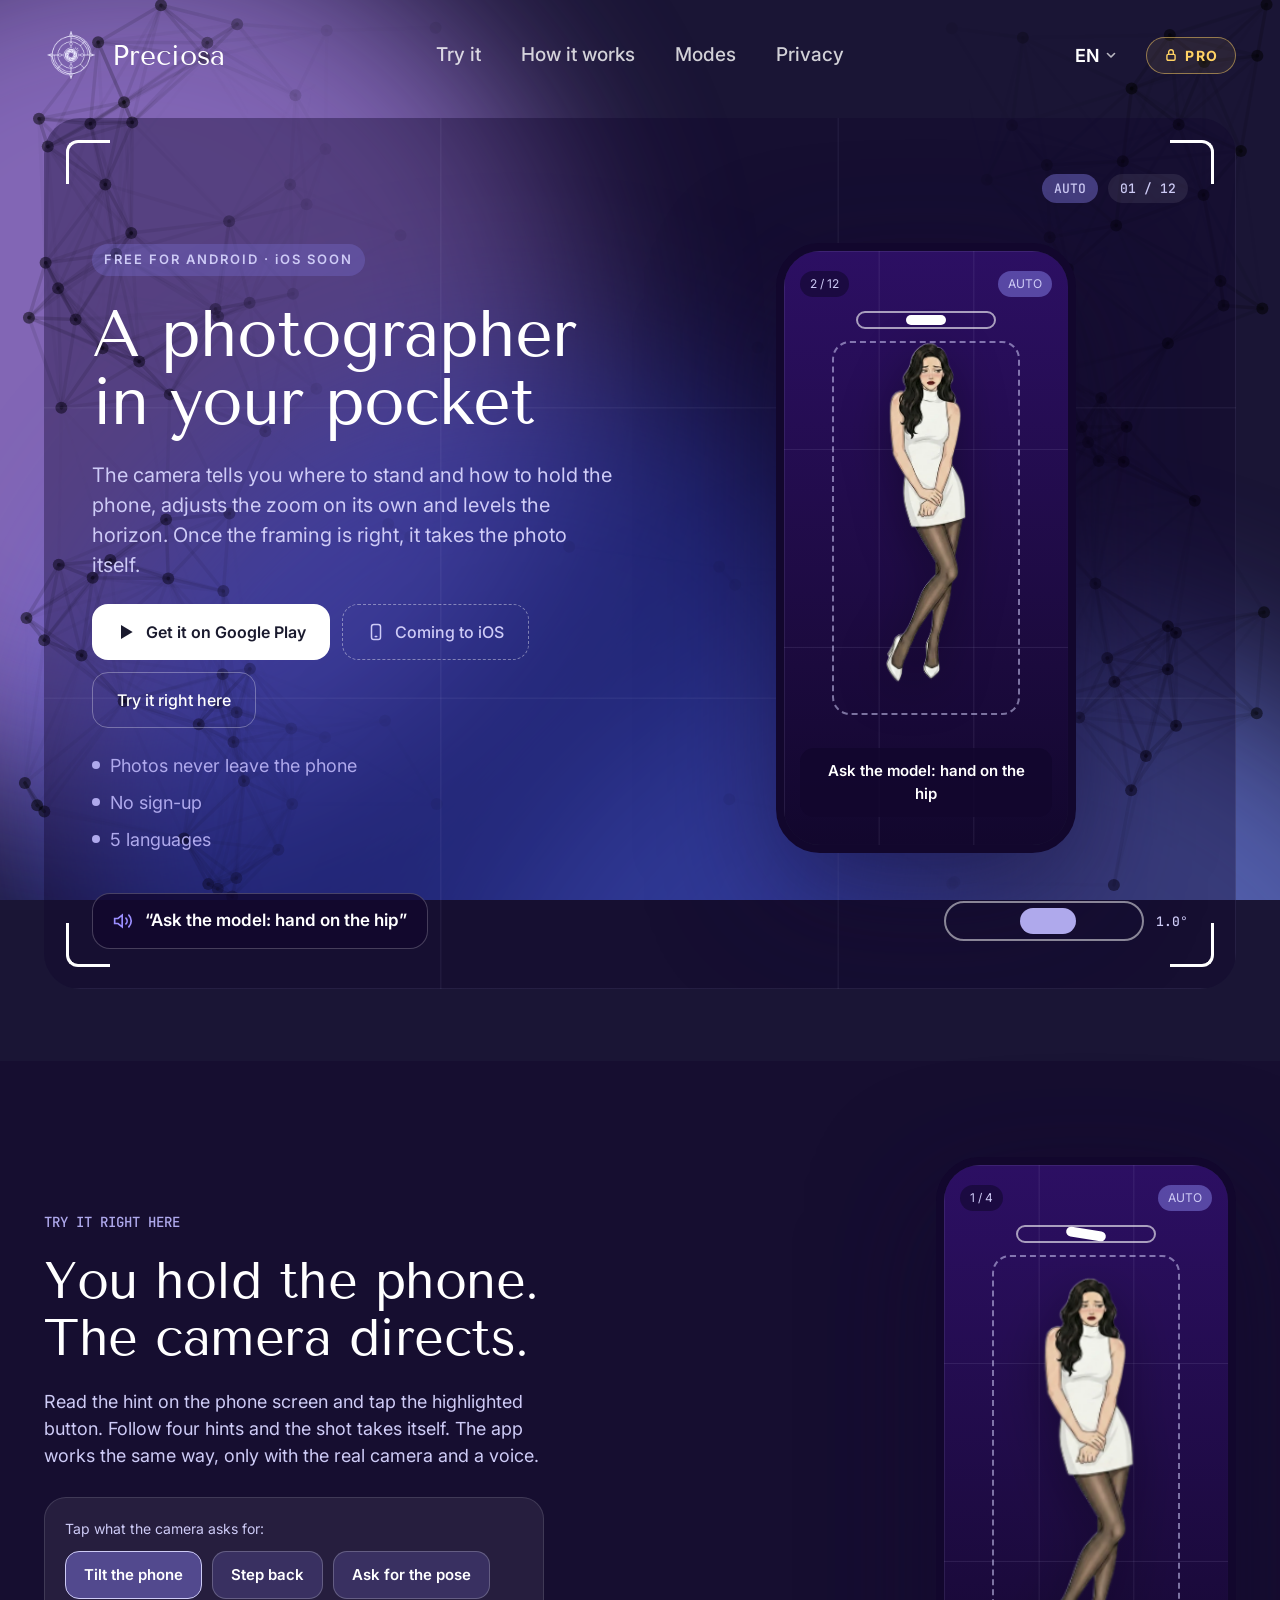
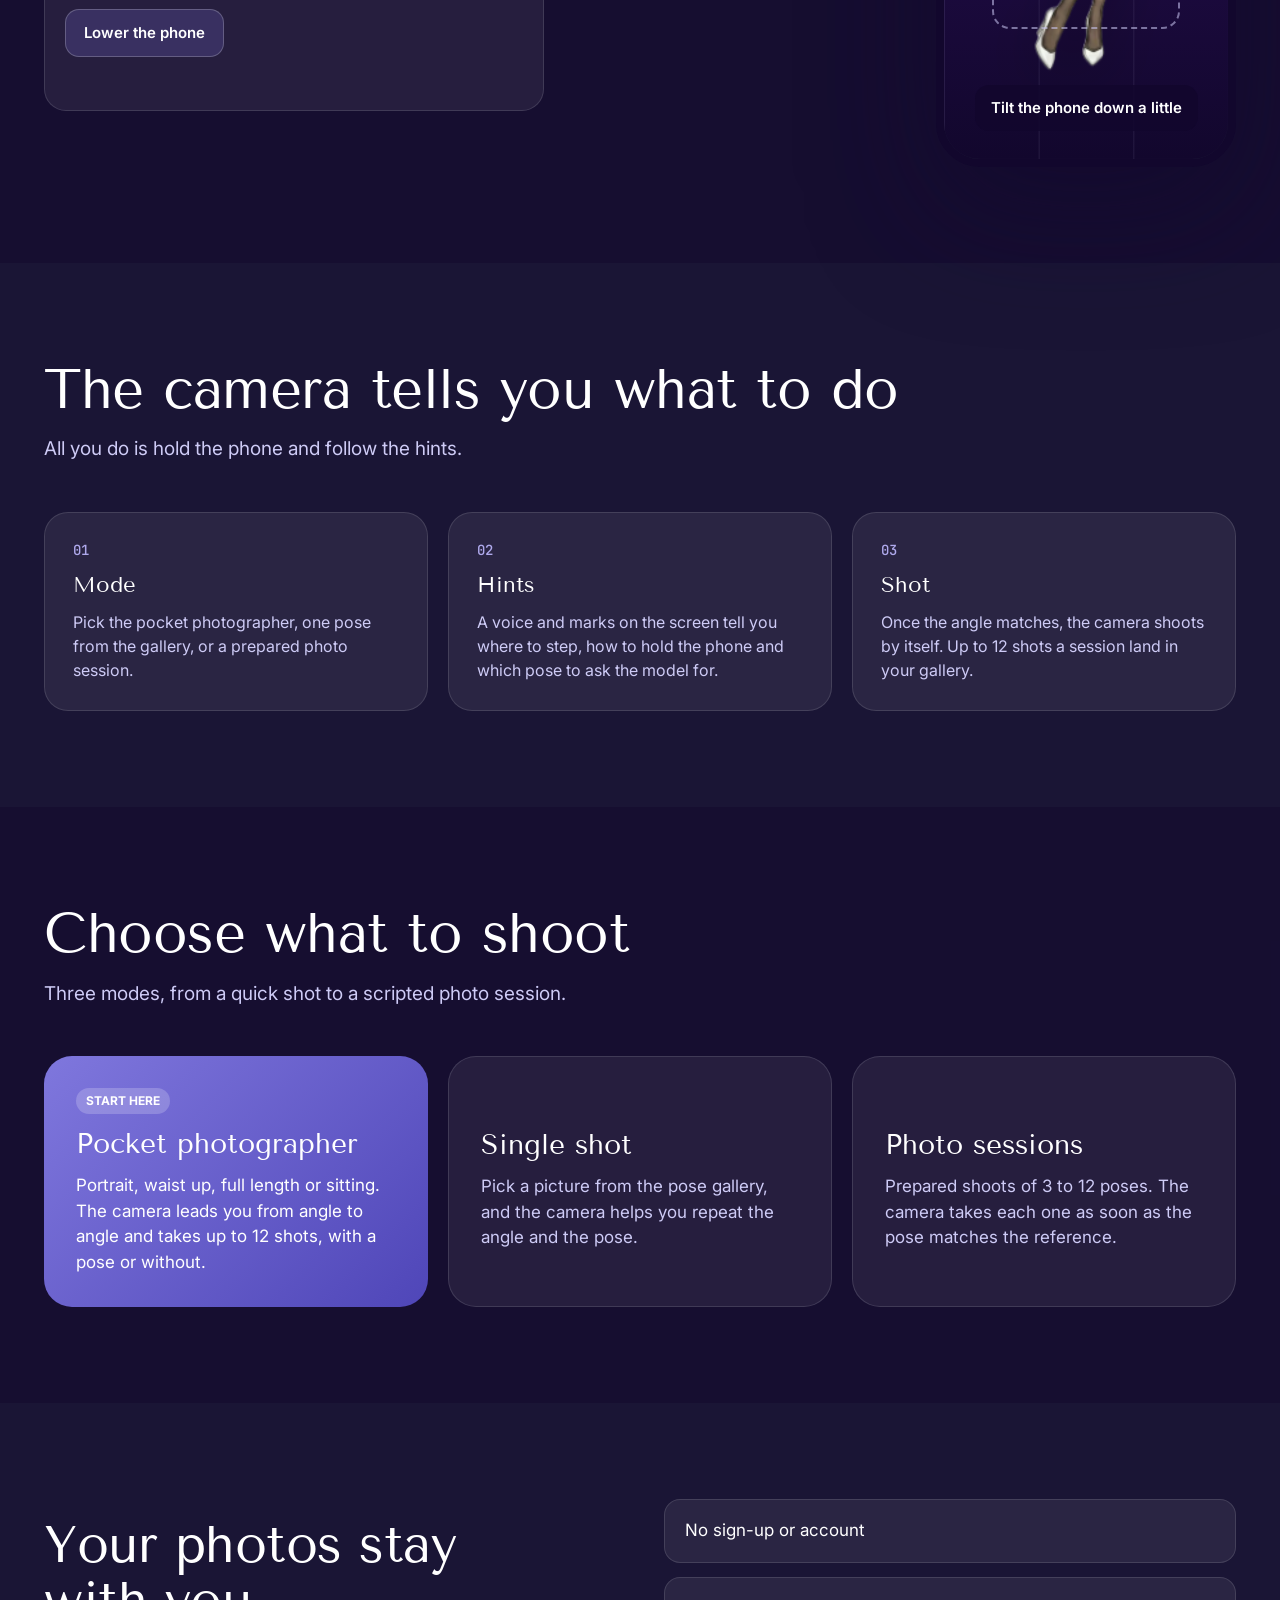
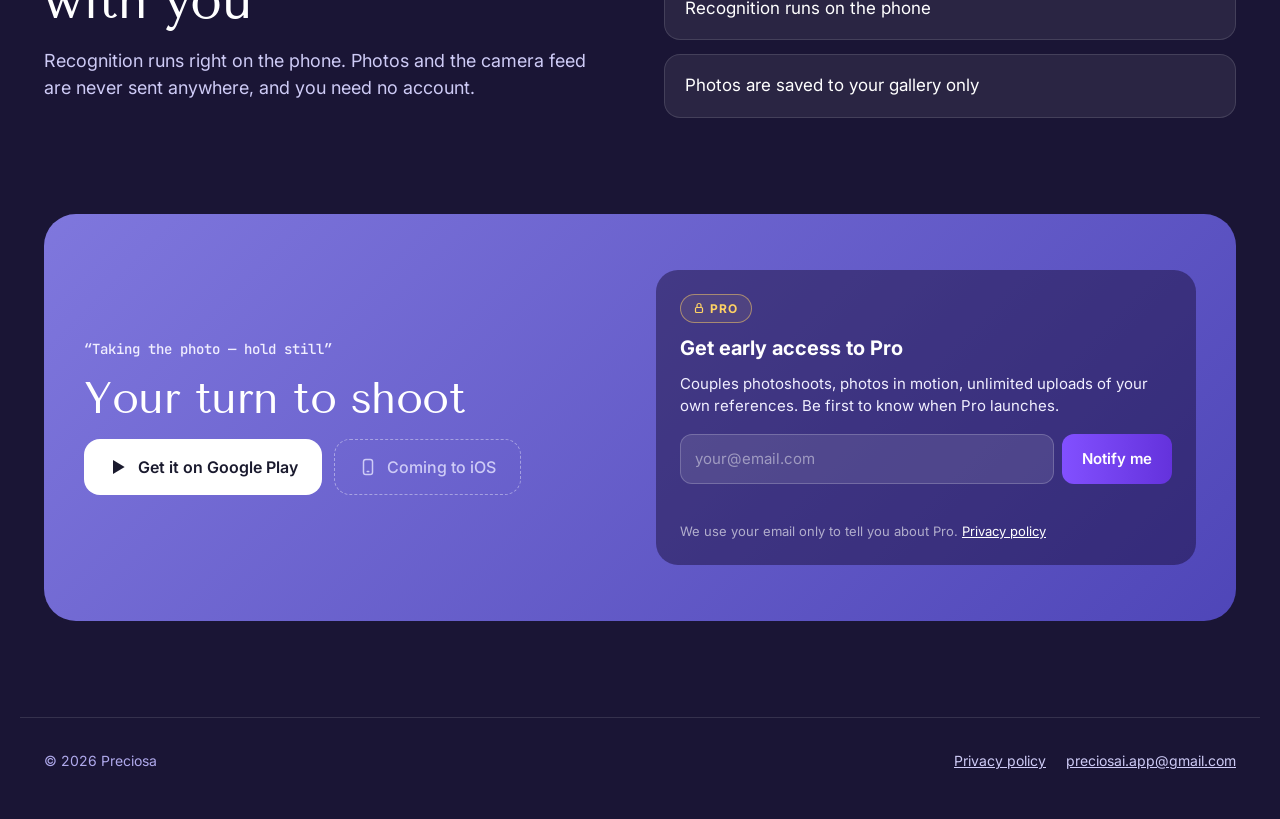
==== commit 7bf2790c: "Added new languages" ====
--- a/index.html
+++ b/index.html
@@ -8,6 +8,9 @@
 <link rel="canonical" href="https://preciosa.cam/">
 <link rel="alternate" hreflang="en" href="https://preciosa.cam/">
 <link rel="alternate" hreflang="ru" href="https://preciosa.cam/ru/">
+<link rel="alternate" hreflang="es" href="https://preciosa.cam/es/">
+<link rel="alternate" hreflang="de" href="https://preciosa.cam/de/">
+<link rel="alternate" hreflang="pt" href="https://preciosa.cam/pt/">
 <link rel="alternate" hreflang="x-default" href="https://preciosa.cam/">
 <meta property="og:type" content="website">
 <meta property="og:title" content="Preciosa: a photographer in your pocket">
@@ -21,7 +24,7 @@
 <link rel="preconnect" href="https://fonts.googleapis.com">
 <link rel="preconnect" href="https://fonts.gstatic.com" crossorigin>
 <link rel="stylesheet" href="https://fonts.googleapis.com/css2?family=Inter:wght@400;500;600;700&family=JetBrains+Mono:wght@500&family=Tenor+Sans&display=swap">
-<link rel="stylesheet" href="/assets/style.css?v=202611272100">
+<link rel="stylesheet" href="/assets/style.css?v=202611272230">
 </head>
 <body>
 <div class="bg" aria-hidden="true">
@@ -42,7 +45,7 @@
       <a href="#privacy">Privacy</a>
     </nav>
     <div class="bar-end">
-      <div class="lang-switch"><span class="is-current">EN</span><span class="dot" aria-hidden="true">·</span><a href="/ru/" hreflang="ru" lang="ru">RU</a></div>
+      <details class="lang-menu"><summary aria-label="Language">EN<svg width="10" height="10" viewBox="0 0 10 10" aria-hidden="true"><path d="M1.5 3.5L5 7l3.5-3.5" fill="none" stroke="currentColor" stroke-width="1.6" stroke-linecap="round" stroke-linejoin="round"/></svg></summary><ul><li><a href="/" hreflang="en" lang="en" aria-current="page">English</a></li><li><a href="/ru/" hreflang="ru" lang="ru">Русский</a></li><li><a href="/es/" hreflang="es" lang="es">Español</a></li><li><a href="/de/" hreflang="de" lang="de">Deutsch</a></li><li><a href="/pt/" hreflang="pt" lang="pt">Português</a></li></ul></details>
       <a class="pro-badge" href="#pro" aria-label="Pro: get early access"><svg width="13" height="13" viewBox="0 0 24 24" fill="none" stroke="currentColor" stroke-width="2.4" stroke-linecap="round" stroke-linejoin="round" aria-hidden="true"><rect x="5" y="11" width="14" height="10" rx="2"/><path d="M8 11V7a4 4 0 018 0v4"/></svg>PRO</a>
     </div>
   </div>
@@ -64,7 +67,7 @@
       <div class="vf-body">
         <div class="hero-text">
           <span class="badge">Free for Android · <span class="nocaps">iOS</span> soon</span>
-          <h1>A&nbsp;photographer<br>in your pocket</h1>
+          <h1 style="--fit: 12.5">A&nbsp;photographer<br>in your pocket</h1>
           <p class="lead">The camera tells you where to stand and how to hold the phone, adjusts the zoom on its own and levels the horizon. Once the framing is right, it takes the photo itself.</p>
           <div class="btns">
             <a class="btn btn--light" href="https://play.google.com/store/apps/details?id=cam.preciosa.smartcamera&amp;referrer=utm_source%3Dsite%26utm_medium%3Dhero">
@@ -311,8 +314,8 @@
   "wrong": "Not that one: listen to the hint on the screen"
 }
 </script>
-<script src="/assets/site.js?v=202611272100" defer></script>
-<script src="/assets/pro.js?v=202611272100" defer></script>
-<script src="/assets/neural.js?v=202611272100" defer></script>
+<script src="/assets/site.js?v=202611272230" defer></script>
+<script src="/assets/pro.js?v=202611272230" defer></script>
+<script src="/assets/neural.js?v=202611272230" defer></script>
 </body>
 </html>
--- a/assets/style.css
+++ b/assets/style.css
@@ -55,11 +55,25 @@
 .nav a { color: rgba(255,255,255,0.8); text-decoration: none; }
 .nav a:hover { color: #fff; }
 .bar-end { grid-column: 3; justify-self: end; display: flex; align-items: center; gap: 26px; }
-.lang-switch { display: flex; align-items: center; gap: 8px; font-size: 18px; font-weight: 500; color: rgba(255,255,255,0.45); }
-.lang-switch .is-current { color: #fff; font-weight: 600; }
-.lang-switch a, .bar-link { color: rgba(255,255,255,0.6); text-decoration: none; font-weight: 500; }
-.bar-link { font-size: 18px; }
-.lang-switch a:hover, .bar-link:hover { color: #fff; }
+.bar-link { color: rgba(255,255,255,0.6); text-decoration: none; font-weight: 500; font-size: 18px; }
+.bar-link:hover { color: #fff; }
+/* Language menu: the current language, a list of all five under it */
+.lang-menu { position: relative; }
+.lang-menu summary {
+  display: flex; align-items: center; gap: 6px; list-style: none; cursor: pointer;
+  font-size: 18px; font-weight: 600; color: #fff; padding: 6px 4px; border-radius: 8px;
+}
+.lang-menu summary::-webkit-details-marker { display: none; }
+.lang-menu summary svg { opacity: 0.7; transition: transform 0.2s; }
+.lang-menu[open] summary svg { transform: rotate(180deg); }
+.lang-menu ul {
+  position: absolute; right: 0; top: calc(100% + 10px); z-index: 40; margin: 0; padding: 6px; list-style: none;
+  min-width: 170px; border-radius: 16px; background: rgba(26,21,53,0.94); border: 1px solid rgba(255,255,255,0.12);
+  box-shadow: 0 16px 40px rgba(0,0,0,0.4); -webkit-backdrop-filter: blur(14px); backdrop-filter: blur(14px);
+}
+.lang-menu li a { display: block; padding: 10px 14px; border-radius: 10px; color: rgba(255,255,255,0.8); text-decoration: none; font-size: 16px; font-weight: 500; }
+.lang-menu li a:hover { background: rgba(255,255,255,0.08); color: #fff; }
+.lang-menu li a[aria-current] { color: #fff; background: rgba(127,119,221,0.35); }
 .header .pro-badge { padding: 9px 17px; font-size: 14px; gap: 7px; }
 .header .pro-badge svg { width: 14px; height: 14px; }
 /* Narrower screens: the same row, a bit tighter, before the sections are left out */
@@ -71,7 +85,7 @@
 @media (max-width: 1120px) {
   .nav { gap: 22px; font-size: 17px; }
   .bar-end { gap: 20px; }
-  .lang-switch { font-size: 17px; }
+  .lang-menu summary { font-size: 17px; }
 }
 
 @media (max-width: 1000px) {
@@ -81,7 +95,6 @@
   .brand img { width: 46px; height: 46px; }
   .nav { display: none; }
   .bar-end { gap: 18px; }
-  .lang-switch .is-current, .lang-switch .dot { display: none; }
   .header .pro-badge { padding: 8px 15px; font-size: 13px; }
   .header .pro-badge svg { width: 13px; height: 13px; }
 }
@@ -153,7 +166,7 @@
 /* "A photographer" stays on one line: the heading shrinks with its column (cqi) instead of
    leaving the "A" alone on the first line */
 .hero-text { container-type: inline-size; }
-.hero h1:lang(en) { font-size: min(76px, 12.5cqi); }
+.hero h1 { font-size: min(76px, calc(var(--fit, 99) * 1cqi)); } /* --fit: set per language on the h1 */
 .lead { font-size: 20px; color: var(--accent-soft); max-width: 540px; }
 .facts { display: flex; flex-direction: column; gap: 10px; font-size: 18px; color: var(--muted-2); padding: 0; margin: 0; list-style: none; }
 .facts li { display: flex; align-items: center; gap: 10px; }
@@ -220,8 +233,8 @@
 /* The button to tap now is lit and pulses */
 .controls button.is-next { border-color: #cecbf6; background: rgba(127,119,221,0.5); animation: tap-me 1.4s ease-in-out infinite; }
 @keyframes tap-me {
-  0%, 100% { box-shadow: 0 0 0 0 rgba(206,203,246,0.45); }
-  50% { box-shadow: 0 0 0 7px rgba(206,203,246,0); }
+  0%, 100% { background: rgba(127,119,221,0.55); box-shadow: 0 0 0 0 rgba(206,203,246,0.85), 0 0 10px rgba(127,119,221,0.45); }
+  50% { background: rgba(155,145,255,0.9); box-shadow: 0 0 0 10px rgba(206,203,246,0), 0 0 24px rgba(165,155,255,0.95); }
 }
 @media (prefers-reduced-motion: reduce) { .controls button.is-next { animation: none; box-shadow: 0 0 0 3px rgba(206,203,246,0.4); } }
 .controls > span { font-size: 14px; color: var(--muted); }
@@ -307,7 +320,7 @@
   .section { padding: 64px 0; }
   .viewfinder { padding: 48px 22px 32px; border-radius: 28px; }
   .hero h1 { font-size: 44px; }
-  .hero h1:lang(en) { font-size: min(44px, 12.5cqi); }
+  .hero h1 { font-size: min(44px, calc(var(--fit, 99) * 1cqi)); }
   .lead { font-size: 17px; }
   .facts { font-size: 15px; gap: 8px; }
   .facts li::before { width: 6px; height: 6px; }
@@ -319,13 +332,21 @@
   .card--big h3 { font-size: 22px; }
   .brand { font-size: 21px; }
   .brand img { width: 40px; height: 40px; }
-  .lang-switch { font-size: 15px; }
+  .lang-menu summary { font-size: 15px; }
   .header .pro-badge { padding: 7px 13px; font-size: 12px; }
   .legal h1 { font-size: 32px; }
   .legal h2 { font-size: 21px; }
   .cta { padding: 40px 22px; }
   .cta-main h2 { font-size: 28px; }
   .phone { width: 270px; height: 550px; }
+  /* The mini shoot: the phone and the buttons fit on one screen together */
+  .try { row-gap: 14px; }
+  #try-phone { zoom: 0.74; }
+  .try .controls { max-width: none; padding: 14px; gap: 8px; }
+  .controls .row { display: grid; grid-template-columns: 1fr 1fr; gap: 8px; }
+  .controls button { min-height: 44px; padding: 0 8px; font-size: 14px; }
+  .controls > span { font-size: 13px; }
+  .controls .wrong { font-size: 13px; min-height: 18px; text-align: center; }
   .level-track { width: 150px; }
   .split, .vf-body, .cta { grid-template-columns: minmax(0, 1fr); }
 }
